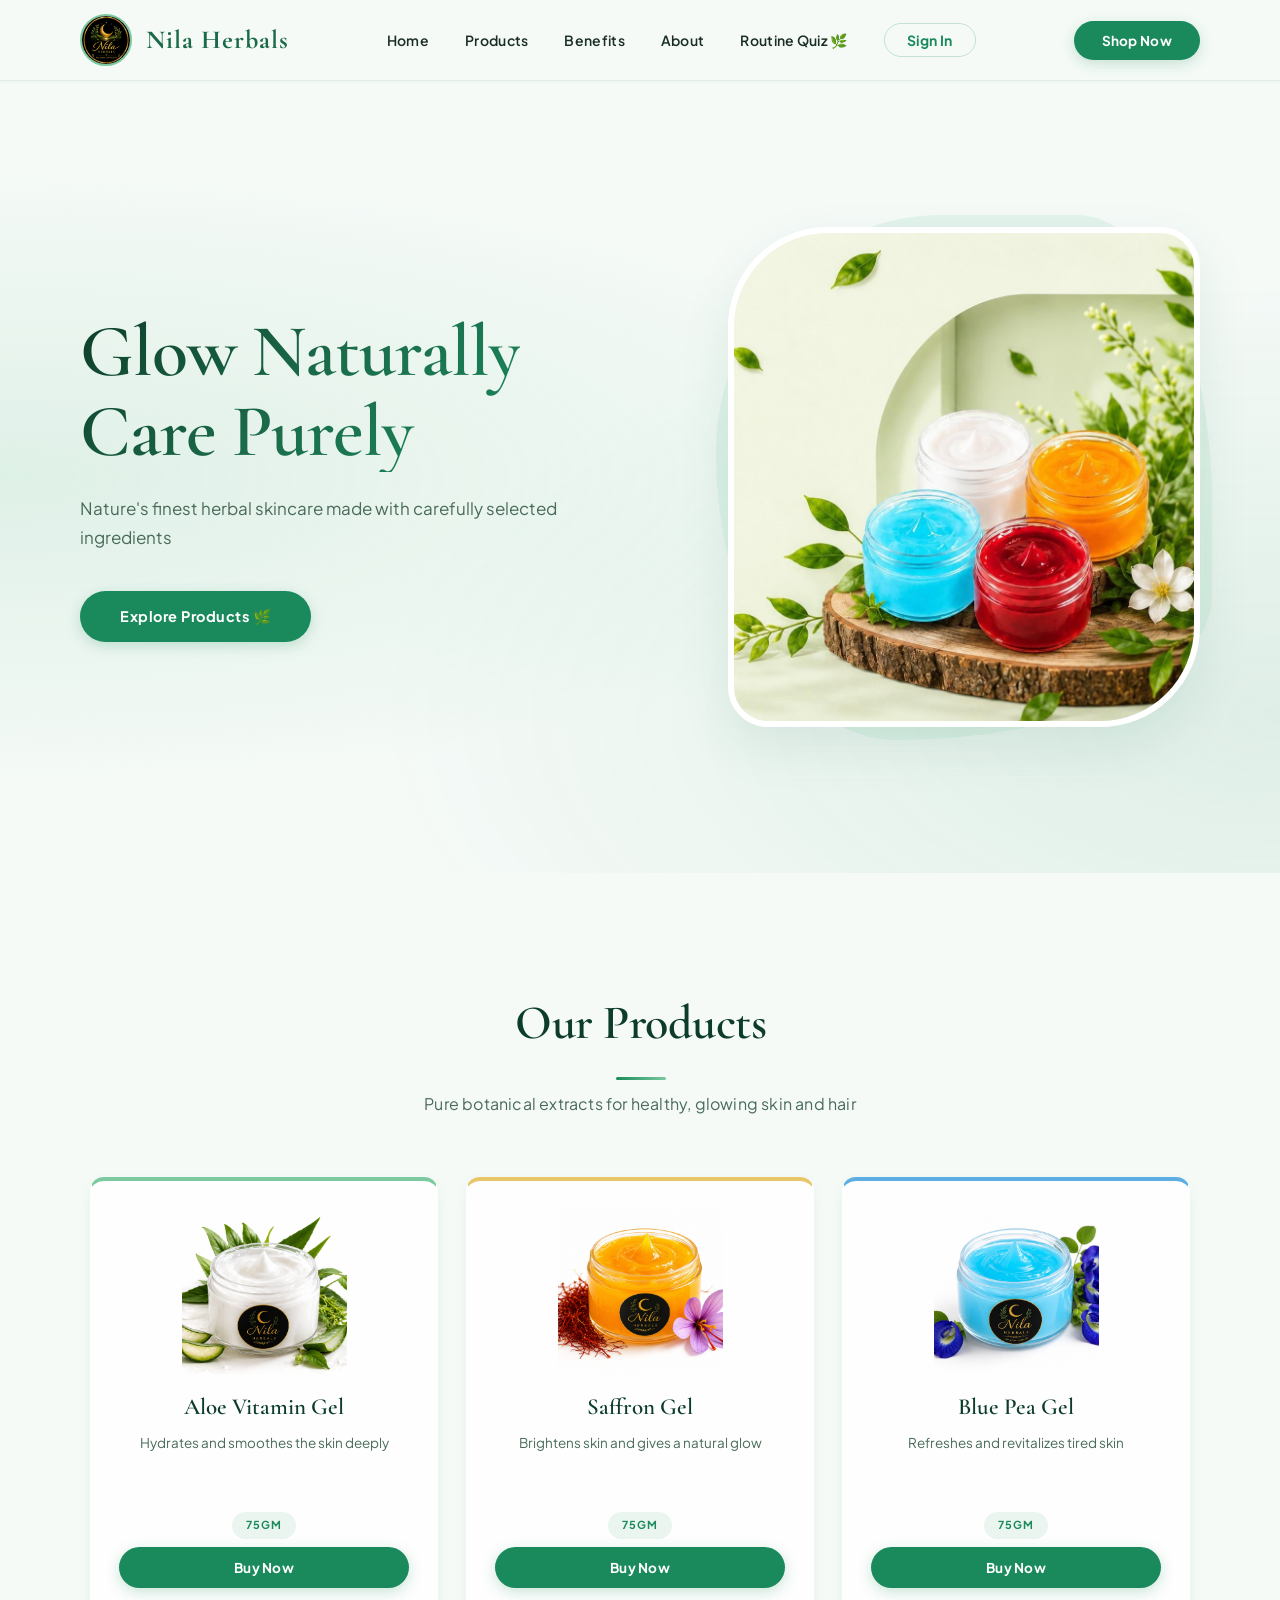
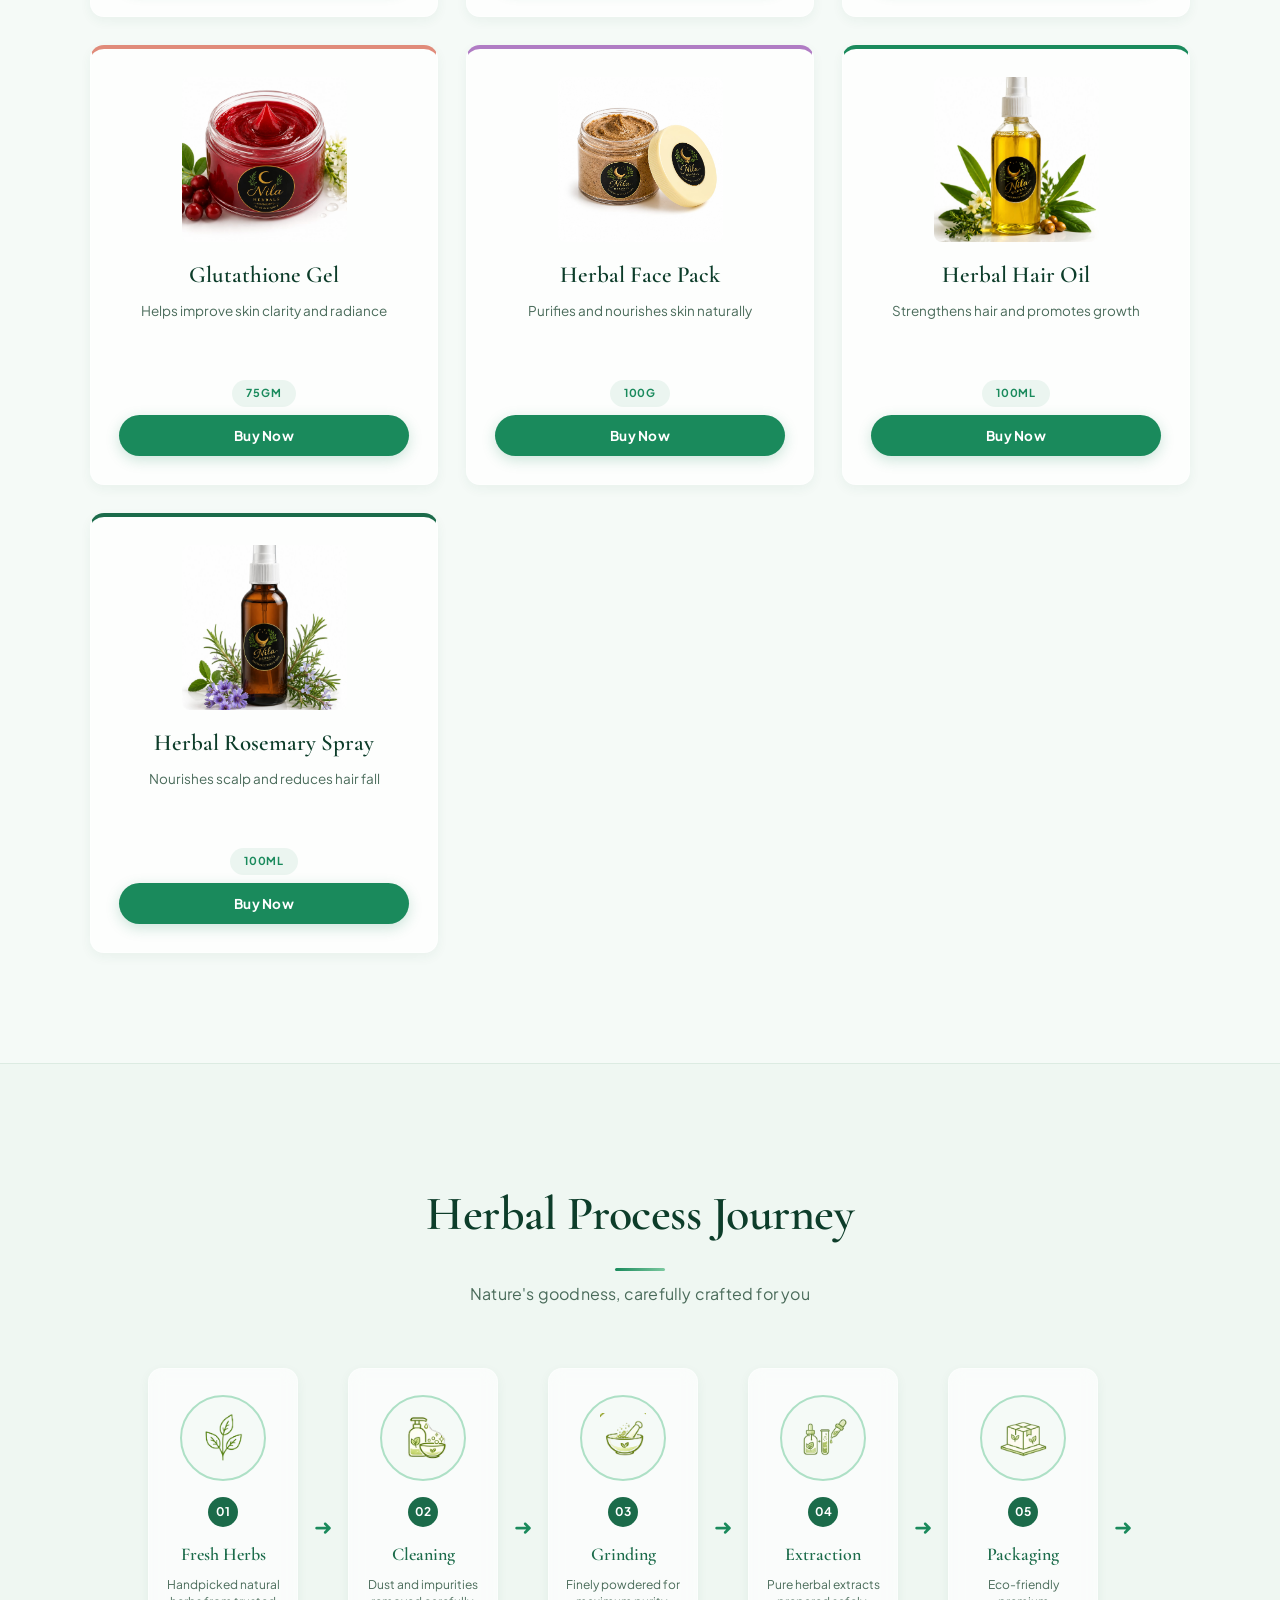
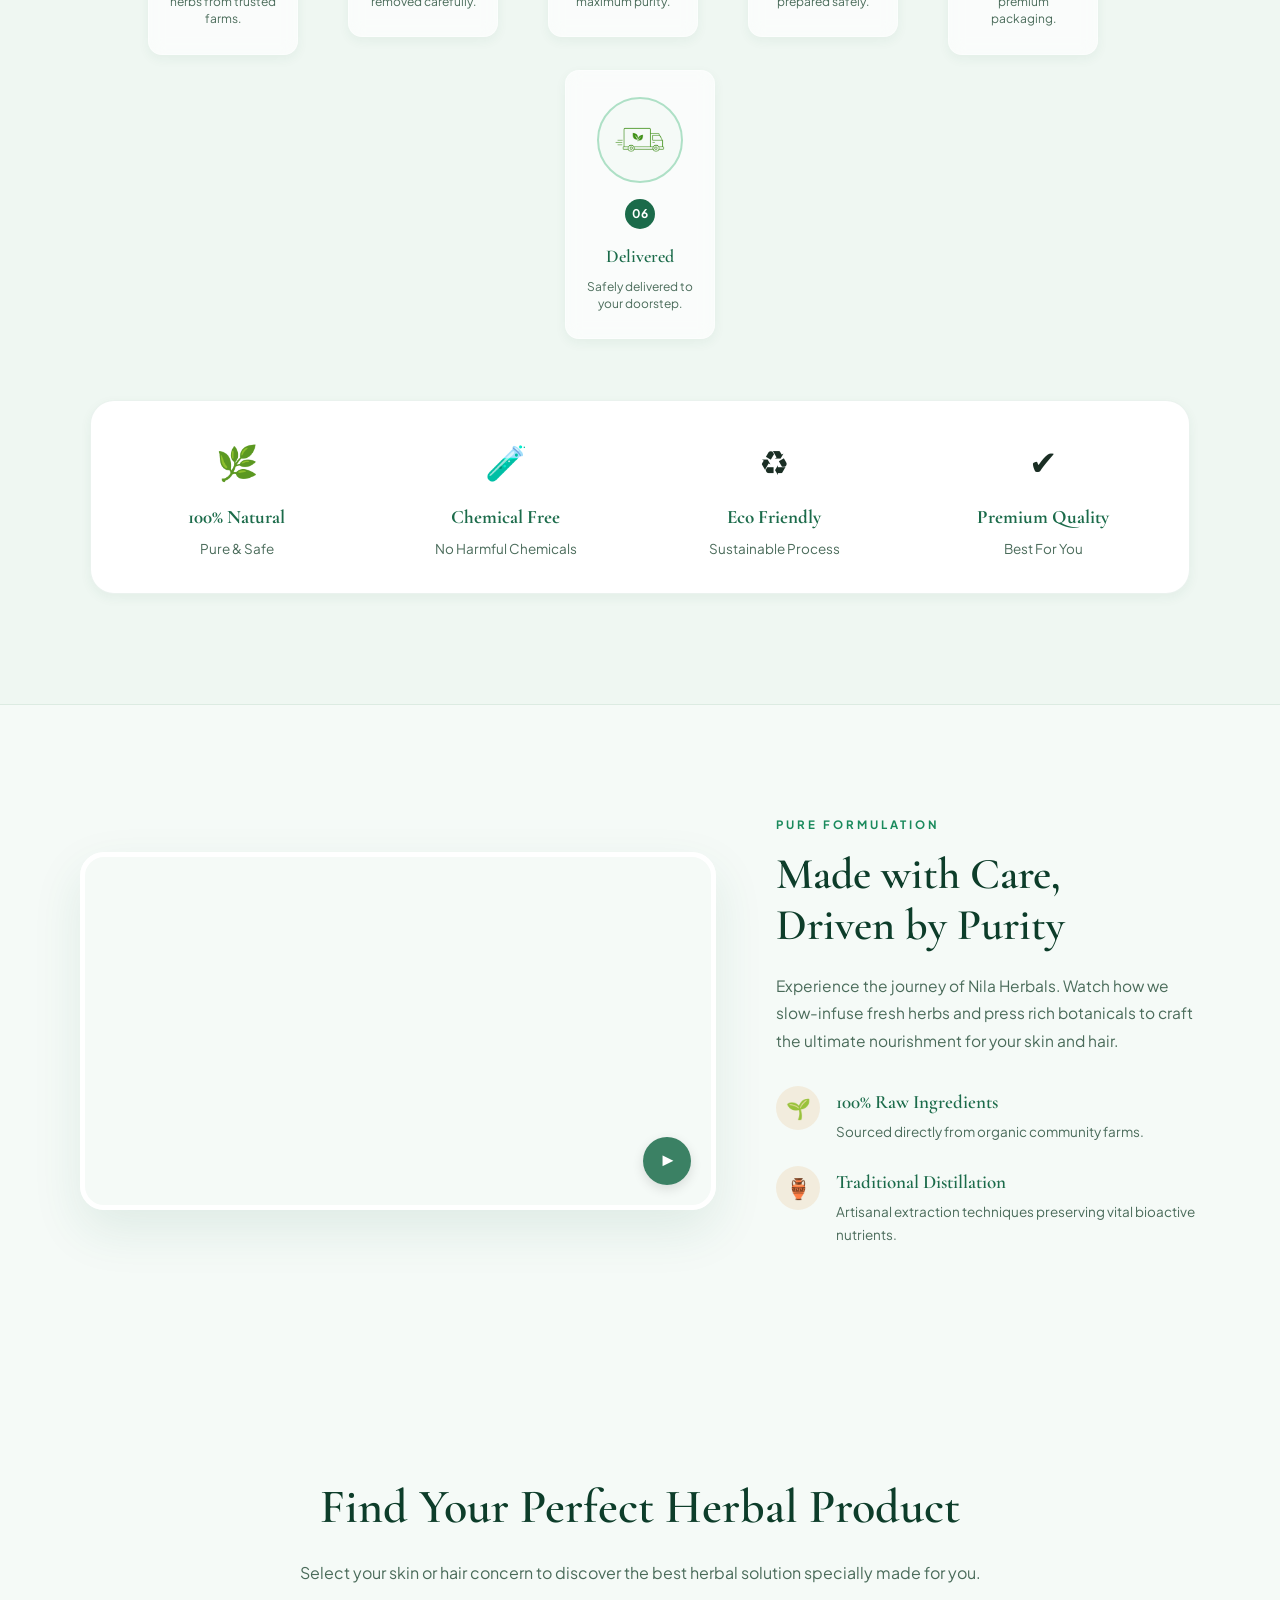
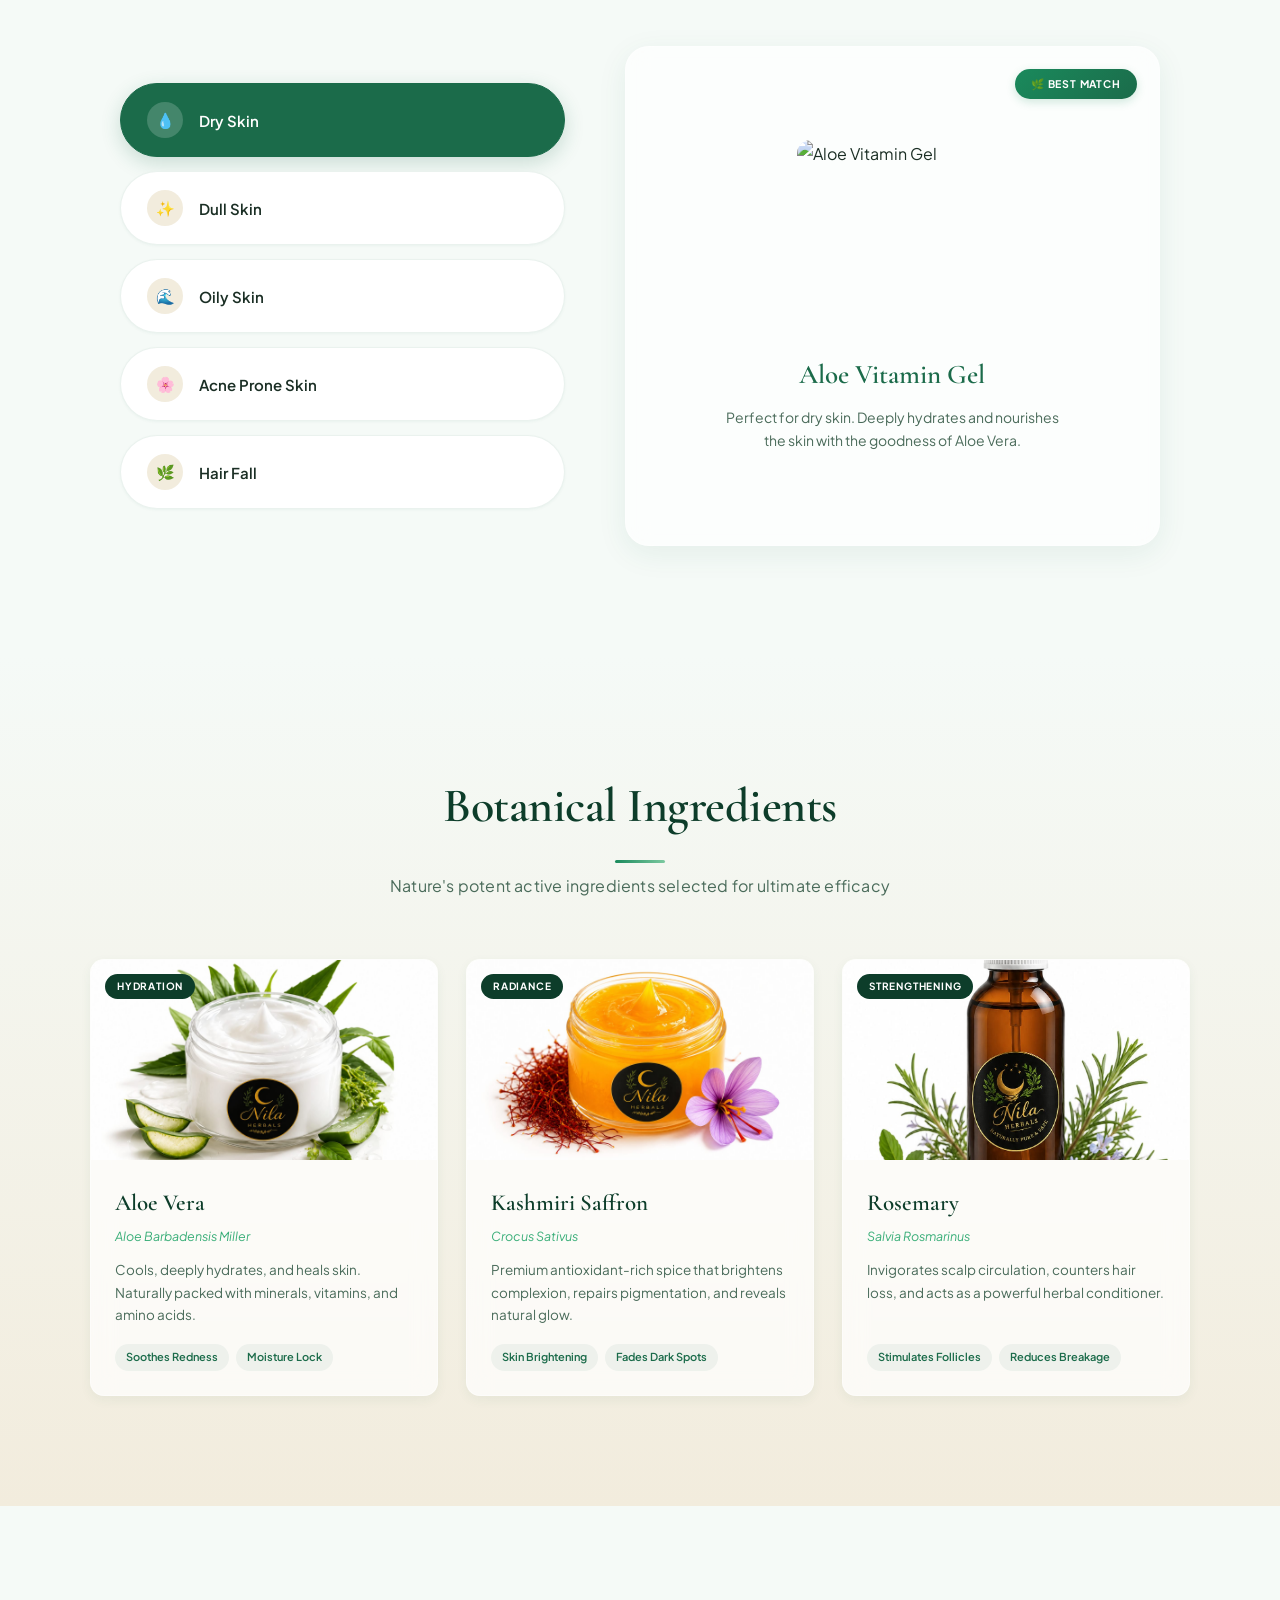
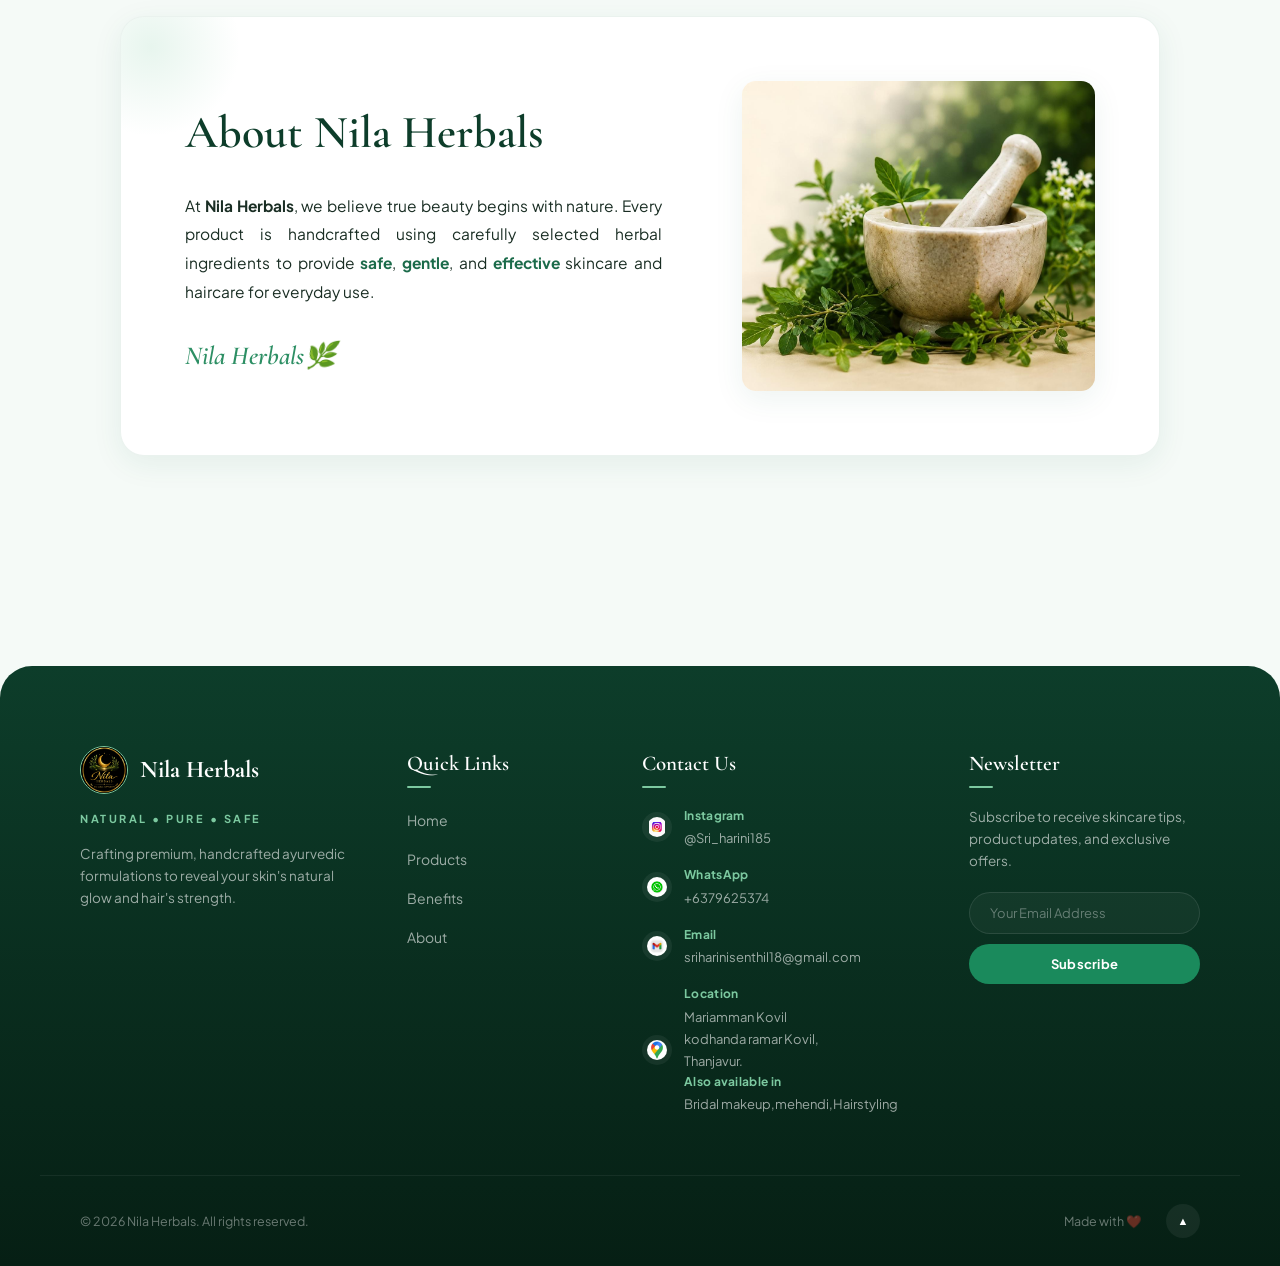
==== nila.html @ 06055242 "Add files via upload" ====
<!DOCTYPE html>
<html lang="en">
    <head>
        <meta charset="UTF-8">
        <meta name="viewport" content="width=device-width, initial-scale=1.0">
        <title>Nila Herbals - Natural, Pure & Safe Skincare</title>
        <link rel="stylesheet" href="nila.css">
    </head>
    <body>
        
        <!-- ================= NAVIGATION ================= -->
        <nav class="navbar">
            <div class="nav-brand">
                <img src="logo img.jpeg" alt="Nila Herbals Logo" id="logo">
                <span class="logo-text">Nila Herbals</span>
            </div>
            <!-- Responsive Menu Toggle -->
            <button class="nav-toggle" id="navToggle" aria-label="Toggle navigation">
                <span class="bar"></span>
                <span class="bar"></span>
                <span class="bar"></span>
            </button>
            <ul class="nav-links" id="navLinks">
                <li><a href="#Home">Home</a></li>
                <li><a href="#Products">Products</a></li>
                <li><a href="#Benefits">Benefits</a></li>
                <li><a href="#About">About</a></li>
                <li><a href="quiz.html">Routine Quiz 🌿</a></li>
                <li><a href="auth.html" class="nav-auth-btn">Sign In</a></li>
            </ul>
            <button id="but" class="shop-btn" onclick="document.getElementById('Products').scrollIntoView({behavior: 'smooth'})">Shop Now</button>
        </nav>

        <!-- ================= HERO SECTION ================= -->
        <section id="Home" class="hero-section animate-on-scroll">
            <div class="hero-container">
                <div class="hero-content">
                    <h1 class="hero-title">Glow Naturally <br>Care Purely</h1>
                    <p class="hero-subtitle">Nature's finest herbal skincare made with carefully selected ingredients</p>
                    <div class="hero-actions">
                        <button id="but2" class="hero-btn" onclick="document.getElementById('Products').scrollIntoView({behavior: 'smooth'})">Explore Products 🌿</button>
                    </div>
                </div>
                <div class="hero-image-container">
                    <img src="bg0.jpeg" alt="Nila Herbals skincare range" class="hero-img">
                </div>
            </div>
        </section>

        <!-- ================= PRODUCTS SECTION ================= -->
        <section id="Products" class="products-section">
            <h2 class="section-title animate-on-scroll">Our Products</h2>
            <p class="section-subtitle animate-on-scroll">Pure botanical extracts for healthy, glowing skin and hair</p>
            <div class="product-container">
                
                <!-- Aloe Gel -->
                <div class="product-card animate-on-scroll">
                    <div class="card-inner">
                        <div class="card aloe-card">
                            <img src="Aloe gel.jpeg" alt="Aloe Vitamin Gel">
                            <h3>Aloe Vitamin Gel</h3>
                            <p class="product-desc">Hydrates and smoothes the skin deeply</p>
                            <span class="product-size">75gm</span>
                            <button class="buy-btn">Buy Now</button>
                        </div>
                        <div class="card-back">
                            <h2>Ingredients</h2>
                            <div class="ingredients">
                                <p>✔️ Aloe Vera Gel</p>
                                <p>✔️ Almond Extract </p>
                                <p>✔️ high essential vitamin oil </p>
                                <p>✔️ rose petals extract </p>
                            </div>
                        </div>
                    </div>
                </div>

                <!-- Saffron Gel -->
                <div class="product-card animate-on-scroll">
                    <div class="card-inner">
                        <div class="card saffron-card">
                            <img src="saffron gel.jpeg" alt="Saffron Gel">
                            <h3>Saffron Gel</h3>
                            <p class="product-desc">Brightens skin and gives a natural glow</p>
                            <span class="product-size">75gm</span>
                            <button class="buy-btn">Buy Now</button>
                        </div>
                        <div class="card-back">
                            <h2>Ingredients</h2>
                            <div class="ingredients">
                                <p>✔️ Aloe Vera Gel</p>
                                <p>✔️ Saffron Strips</p>
                                <p>✔️ saffron extract </p>
                                <p>✔️ Kumkumathi Oil</p>
                            </div>
                        </div>
                    </div>
                </div>

                <!-- Blue Pea Gel -->
                <div class="product-card animate-on-scroll">
                    <div class="card-inner">
                        <div class="card bluepea-card">
                            <img src="blue-pea gel.jpeg" alt="Blue Pea Gel">
                            <h3>Blue Pea Gel</h3>
                            <p class="product-desc">Refreshes and revitalizes tired skin</p>
                            <span class="product-size">75gm</span>
                            <button class="buy-btn">Buy Now</button>
                        </div>
                        <div class="card-back">
                            <h2>Ingredients</h2>
                            <div class="ingredients">
                                <p>✔️ Blue Pea Flower</p>
                                <p>✔️ Aloe Vera Gel</p>
                                <p>✔️ Vitamin oil</p>
                                <p>✔️ Essential Oil</p>
                            </div>
                        </div>
                    </div>
                </div>

                <!-- Glutathione Gel -->
                <div class="product-card animate-on-scroll">
                    <div class="card-inner">
                        <div class="card glutathione-card">
                            <img src="glutathione.jpeg" alt="Glutathione Gel">
                            <h3>Glutathione Gel</h3>
                            <p class="product-desc">Helps improve skin clarity and radiance</p>
                            <span class="product-size">75gm</span>
                            <button class="buy-btn">Buy Now</button>
                        </div>
                        <div class="card-back">
                            <h2>Ingredients</h2>
                            <div class="ingredients">
                                <p>✔️ Glutathione</p>
                                <p>✔️ Aloe Vera Gel</p>
                                <p>✔️ almond extract </p>
                                <p>✔️ rose petal extract</p>
                            </div>
                        </div>
                    </div>
                </div>

                <!-- Face Pack -->
                <div class="product-card animate-on-scroll">
                    <div class="card-inner">
                        <div class="card facepack-card">
                            <img src="pack2.jpeg" alt="Herbal Face Pack">
                            <h3>Herbal Face Pack</h3>
                            <p class="product-desc">Purifies and nourishes skin naturally</p>
                            <span class="product-size">100g</span>
                            <button class="buy-btn">Buy Now</button>
                        </div>
                        <div class="card-back">
                            <h2>Ingredients</h2>
                            <div class="ingredients">
                                <p>✔️ green gram</p>
                                <p>✔️ kadukai</p>
                                <p>✔️ Sandalwood Powder</p>
                                <p>✔️ Turmeric</p>
                                <p>✔️ Almonds</p>
                                <p>✔️ Vetti ver</p>
                                <p>✔️ saffron</p>
                                <p>✔️ Rose Petal Powder etc</p>
                            </div>
                        </div>
                    </div>
                </div>

                <!-- Hair Oil -->
                <div class="product-card animate-on-scroll">
                    <div class="card-inner">
                        <div class="card oil-card">
                            <img src="oil.jpeg" alt="Herbal Hair Oil">
                            <h3>Herbal Hair Oil</h3>
                            <p class="product-desc">Strengthens hair and promotes growth</p>
                            <span class="product-size">100ml</span>
                            <button class="buy-btn">Buy Now</button>
                        </div>
                        <div class="card-back">
                            <h2>Ingredients</h2>
                            <div class="ingredients">
                                <p>✔️ Coconut Oil</p>
                                <p>✔️ curry leaves</p>
                                <p>✔️ Rosemary</p>
                                <p>✔️ henna</p>
                                <p>✔️ amla</p>
                                <p>✔️ karisilankanni</p>
                                <p>✔️ vitamin Oil</p>
                            </div>
                        </div>
                    </div>
                </div>

                <!-- Hair Spray -->
                <div class="product-card animate-on-scroll">
                    <div class="card-inner">
                        <div class="card spray-card">
                            <img src="spray.jpeg" alt="Herbal Rosemary Hair Spray">
                            <h3>Herbal Rosemary Spray</h3>
                            <p class="product-desc">Nourishes scalp and reduces hair fall</p>
                            <span class="product-size">100ml</span>
                            <button class="buy-btn">Buy Now</button>
                        </div>
                        <div class="card-back">
                            <h2>Ingredients</h2>
                            <div class="ingredients">
                                <p>✔️ Rosemary Extract</p>
                                <p>✔️ Fenugreek</p>
                                <p>✔️ curry leaves</p>
                                <p>✔️ Vitamin </p>
                            </div>
                        </div>
                    </div>
                </div>

            </div>
        </section>

        <!-- ================= HERBAL PROCESS JOURNEY ================= -->
        <section id="Benefits" class="process-section">
            <h2 class="section-title animate-on-scroll">Herbal Process Journey</h2>
            <p class="section-subtitle animate-on-scroll">Nature's goodness, carefully crafted for you</p>

            <div class="process-container">
                <!-- Step 1 -->
                <div class="process-step animate-on-scroll">
                    <div class="process-circle">
                        <img src="leaf new.png" alt="Fresh Herbs">
                    </div>
                    <div class="number">01</div>
                    <h3>Fresh Herbs</h3>
                    <p>Handpicked natural herbs from trusted farms.</p>
                </div>

                <div class="arrow animate-on-scroll">➜</div>

                <!-- Step 2 -->
                <div class="process-step animate-on-scroll">
                    <div class="process-circle">
                        <img src="cleaning2.png" alt="Cleaning">
                    </div>
                    <div class="number">02</div>
                    <h3>Cleaning</h3>
                    <p>Dust and impurities removed carefully.</p>
                </div>

                <div class="arrow animate-on-scroll">➜</div>

                <!-- Step 3 -->
                <div class="process-step animate-on-scroll">
                    <div class="process-circle">
                        <img src="grinding2.png" alt="Grinding">
                    </div>
                    <div class="number">03</div>
                    <h3>Grinding</h3>
                    <p>Finely powdered for maximum purity.</p>
                </div>

                <div class="arrow animate-on-scroll">➜</div>

                <!-- Step 4 -->
                <div class="process-step animate-on-scroll">
                    <div class="process-circle">
                        <img src="extract 2.png" alt="Extraction">
                    </div>
                    <div class="number">04</div>
                    <h3>Extraction</h3>
                    <p>Pure herbal extracts prepared safely.</p>
                </div>

                <div class="arrow animate-on-scroll">➜</div>

                <!-- Step 5 -->
                <div class="process-step animate-on-scroll">
                    <div class="process-circle">
                        <img src="package 4.png" alt="Packaging">
                    </div>
                    <div class="number">05</div>
                    <h3>Packaging</h3>
                    <p>Eco-friendly premium packaging.</p>
                </div>

                <div class="arrow animate-on-scroll">➜</div>

                <!-- Step 6 -->
                <div class="process-step animate-on-scroll">
                    <div class="process-circle">
                        <img src="delivery4.png" alt="Delivery">
                    </div>
                    <div class="number">06</div>
                    <h3>Delivered</h3>
                    <p>Safely delivered to your doorstep.</p>
                </div>
            </div>

            <!-- Features -->
            <div class="features animate-on-scroll">
                <div class="feature">
                    <span class="feature-icon">🌿</span>
                    <h4>100% Natural</h4>
                    <p>Pure & Safe</p>
                </div>
                <div class="feature">
                    <span class="feature-icon">🧪</span>
                    <h4>Chemical Free</h4>
                    <p>No Harmful Chemicals</p>
                </div>
                <div class="feature">
                    <span class="feature-icon">♻</span>
                    <h4>Eco Friendly</h4>
                    <p>Sustainable Process</p>
                </div>
                <div class="feature">
                    <span class="feature-icon">✔</span>
                    <h4>Premium Quality</h4>
                    <p>Best For You</p>
                </div>
            </div>
        </section>

        <!-- ================= VIDEO SHOWCASE SECTION ================= -->
        <section class="showcase-section">
            <div class="showcase-container">
                <div class="showcase-video-wrapper animate-on-scroll">
                    <video id="promoVideo" loop muted playsinline>
                        <source src="video og.mp4" type="video/mp4">
                        Your browser does not support the video tag.
                    </video>
                    <div id="videoPlayBtn" class="video-overlay-btn">▶</div>
                </div>
                <div class="showcase-content animate-on-scroll">
                    <span class="section-tag">Pure Formulation</span>
                    <h2 class="section-title-left">Made with Care, <br>Driven by Purity</h2>
                    <p class="showcase-text">Experience the journey of Nila Herbals. Watch how we slow-infuse fresh herbs and press rich botanicals to craft the ultimate nourishment for your skin and hair.</p>
                    <div class="showcase-features">
                        <div class="sc-feat animate-on-scroll">
                            <div class="sc-icon">🌱</div>
                            <div>
                                <h4>100% Raw Ingredients</h4>
                                <p>Sourced directly from organic community farms.</p>
                            </div>
                        </div>
                        <div class="sc-feat animate-on-scroll">
                            <div class="sc-icon">🏺</div>
                            <div>
                                <h4>Traditional Distillation</h4>
                                <p>Artisanal extraction techniques preserving vital bioactive nutrients.</p>
                            </div>
                        </div>
                    </div>
                </div>
            </div>
        </section>

        <!-- ================= RECOMMENDATION SECTION ================= -->
        <section class="recommendation">
            <div class="recommend-heading animate-on-scroll">
                <h2>Find Your Perfect Herbal Product</h2>
                <p>Select your skin or hair concern to discover the best herbal solution specially made for you.</p>
            </div>

            <div class="recommend-container">
                <!-- Left Side: Concerns -->
                <div class="options animate-on-scroll">
                    <button class="active" onclick="showProduct('aloe', this)">
                        <span class="icon">💧</span>
                        Dry Skin
                    </button>
                    <button onclick="showProduct('saffron', this)">
                        <span class="icon">✨</span>
                        Dull Skin
                    </button>
                    <button onclick="showProduct('bluepea', this)">
                        <span class="icon">🌊</span>
                        Oily Skin
                    </button>
                    <button onclick="showProduct('glutathione', this)">
                        <span class="icon">🌸</span>
                        Acne Prone Skin
                    </button>
                    <button onclick="showProduct('hairoil', this)">
                        <span class="icon">🌿</span>
                        Hair Fall
                    </button>
                </div>

                <!-- Right Side: Recommended Product Details -->
                <div class="result animate-on-scroll">
                    <!-- Aloe -->
                    <div class="product aloe active">
                        <div class="badge">🌿 Best Match</div>
                        <img src="images/Aloe gel.jpeg" alt="Aloe Vitamin Gel">
                        <h3>Aloe Vitamin Gel</h3>
                        <p>Perfect for dry skin. Deeply hydrates and nourishes the skin with the goodness of Aloe Vera.</p>
                    </div>

                    <!-- Saffron -->
                    <div class="product saffron">
                        <div class="badge">🌿 Best Match</div>
                        <img src="images/saffron gel.jpeg" alt="Saffron Gel">
                        <h3>Saffron Gel</h3>
                        <p>Brightens dull skin naturally and restores a healthy glowing complexion.</p>
                    </div>

                    <!-- Blue Pea -->
                    <div class="product bluepea">
                        <div class="badge">🌿 Best Match</div>
                        <img src="images/blue-pea gel.jpeg" alt="Blue Pea Gel">
                        <h3>Blue Pea Gel</h3>
                        <p>Controls excess oil while keeping the skin fresh, soft and balanced.</p>
                    </div>

                    <!-- Glutathione -->
                    <div class="product glutathione">
                        <div class="badge">🌿 Best Match</div>
                        <img src="images/glutathione.jpeg" alt="Glutathione Gel">
                        <h3>Glutathione Gel</h3>
                        <p>Helps reduce acne marks, improves skin clarity and smoothness.</p>
                    </div>

                    <!-- Hair Oil -->
                    <div class="product hairoil">
                        <div class="badge">🌿 Best Match</div>
                        <img src="images/oil.jpeg" alt="Herbal Hair Oil">
                        <h3>Herbal Hair Oil</h3>
                        <p>Strengthens hair roots, reduces hair fall and promotes healthy growth.</p>
                    </div>
                </div>
            </div>
        </section>

        <!-- ================= BOTANICAL INGREDIENTS SECTION ================= -->
        <section class="ingredients-section">
            <h2 class="section-title animate-on-scroll">Botanical Ingredients</h2>
            <p class="section-subtitle animate-on-scroll">Nature's potent active ingredients selected for ultimate efficacy</p>
            <div class="ingredients-grid">
                <!-- Aloe Vera -->
                <div class="ingredient-card animate-on-scroll">
                    <div class="ing-img-wrap">
                        <img src="Aloe gel.jpeg" alt="Aloe Vera">
                        <span class="ing-badge">Hydration</span>
                    </div>
                    <div class="ing-info">
                        <h3>Aloe Vera</h3>
                        <span class="ing-scientific">Aloe Barbadensis Miller</span>
                        <p class="ing-desc">Cools, deeply hydrates, and heals skin. Naturally packed with minerals, vitamins, and amino acids.</p>
                        <div class="ing-benefit-tags">
                            <span>Soothes Redness</span>
                            <span>Moisture Lock</span>
                        </div>
                    </div>
                </div>
                <!-- Saffron -->
                <div class="ingredient-card animate-on-scroll">
                    <div class="ing-img-wrap">
                        <img src="saffron gel.jpeg" alt="Saffron">
                        <span class="ing-badge">Radiance</span>
                    </div>
                    <div class="ing-info">
                        <h3>Kashmiri Saffron</h3>
                        <span class="ing-scientific">Crocus Sativus</span>
                        <p class="ing-desc">Premium antioxidant-rich spice that brightens complexion, repairs pigmentation, and reveals natural glow.</p>
                        <div class="ing-benefit-tags">
                            <span>Skin Brightening</span>
                            <span>Fades Dark Spots</span>
                        </div>
                    </div>
                </div>
                <!-- Rosemary -->
                <div class="ingredient-card animate-on-scroll">
                    <div class="ing-img-wrap">
                        <img src="spray.jpeg" alt="Rosemary">
                        <span class="ing-badge">Strengthening</span>
                    </div>
                    <div class="ing-info">
                        <h3>Rosemary</h3>
                        <span class="ing-scientific">Salvia Rosmarinus</span>
                        <p class="ing-desc">Invigorates scalp circulation, counters hair loss, and acts as a powerful herbal conditioner.</p>
                        <div class="ing-benefit-tags">
                            <span>Stimulates Follicles</span>
                            <span>Reduces Breakage</span>
                        </div>
                    </div>
                </div>
            </div>
        </section>

        <!-- ================= ABOUT NILA HERBALS ================= -->
        <section id="About" class="about">
            <div class="about-container animate-on-scroll">
                <div class="about-content">
                    <h2>About Nila Herbals</h2>
                    <p>
                        At <b>Nila Herbals</b>, we believe true beauty begins with nature. 
                        Every product is handcrafted using carefully selected herbal 
                        ingredients to provide <span>safe</span>, <span>gentle</span>, and 
                        <span>effective</span> skincare and haircare for everyday use.
                    </p>
                    <div class="signature">
                        <h3>Nila Herbals🌿</h3>
                    </div>
                </div>
                <div class="about-image">
                    <img src="kodakal.jpeg" alt="About Nila Herbals preparation">
                </div>
            </div>
        </section>

        <!-- ================= CONTACT / FOOTER ================= -->
        <footer class="footer">
            <div class="footer-top">
                <!-- Brand details -->
                <div class="footer-brand animate-on-scroll">
                    <div class="brand-title-wrap">
                        <img src="logo img.jpeg" alt="Nila Herbals Logo" class="footer-logo">
                        <h3>Nila Herbals</h3>
                    </div>
                    <p class="footer-tagline">Natural • Pure • Safe</p>
                    <p class="footer-desc">Crafting premium, handcrafted ayurvedic formulations to reveal your skin's natural glow and hair's strength.</p>
                </div>

                <!-- Quick links -->
                <div class="footer-links animate-on-scroll">
                    <h4>Quick Links</h4>
                    <ul>
                        <li><a href="#Home">Home</a></li>
                        <li><a href="#Products">Products</a></li>
                        <li><a href="#Benefits">Benefits</a></li>
                        <li><a href="#About">About</a></li>
                    </ul>
                </div>

                <!-- Contact details -->
                <div class="footer-contact animate-on-scroll">
                    <h4>Contact Us</h4>
                    <div class="contact-grid">
                        <div class="contact-item">
                            <img src="insta.jpeg" alt="Instagram logo" class="contact-icon">
                            <div>
                                <h5>Instagram</h5>
                                <p><a href="https://instagram.com/nila.herbals" target="_blank">@Sri_harini185</a></p>
                            </div>
                        </div>
                        <div class="contact-item">
                            <img src="whatsapp.jpeg" alt="WhatsApp logo" class="contact-icon">
                            <div>
                                <h5>WhatsApp</h5>
                                <p><a href="https://wa.me/919876543210" target="_blank">+6379625374</a></p>
                            </div>
                        </div>
                        <div class="contact-item">
                            <img src="email.jpeg" alt="Email logo" class="contact-icon">
                            <div>
                                <h5>Email</h5>
                                <p><a href="mailto:hello@nilaherbals.com">sriharinisenthil18@gmail.com</a></p>
                            </div>
                        </div>
                        <div class="contact-item">
                            <img src="location.jpeg" alt="Location logo" class="contact-icon">
                            <div>
                                <h5>Location</h5>
                                <p>Mariamman Kovil</p>
                                <p> kodhanda ramar Kovil,</p>
                                <p>Thanjavur.</p>
                                <h5>Also available in</h5>
                                <p>Bridal makeup,mehendi,Hairstyling</p>
                            </div>
                        </div>
                    </div>
                </div>

                <!-- Newsletter -->
                <div class="footer-newsletter animate-on-scroll">
                    <h4>Newsletter</h4>
                    <p>Subscribe to receive skincare tips, product updates, and exclusive offers.</p>
                    <form class="newsletter-form" onsubmit="event.preventDefault(); alert('Thank you for subscribing!');">
                        <input type="email" placeholder="Your Email Address" required>
                        <button type="submit">Subscribe</button>
                    </form>
                </div>
            </div>

            <!-- Divider -->
            <div class="footer-divider"></div>

            <!-- Bottom footer -->
            <div class="footer-bottom">
                <p>&copy; 2026 Nila Herbals. All rights reserved.</p>
                <div class="footer-bottom-right">
                    <span>Made with ❤️</span>
                    <button class="back-to-top" onclick="window.scrollTo({top: 0, behavior: 'smooth'})">▲</button>
                </div>
            </div>
        </footer>

        <script src="script.js"></script>
    </body>
</html>
---- nila.css ----
@import url('https://fonts.googleapis.com/css2?family=Cormorant+Garamond:ital,wght@0,300;0,400;0,500;0,600;0,700;1,400&family=Plus+Jakarta+Sans:wght@300;400;500;600;700&display=swap');

:root {
    /* ─── 🌿 Emerald Botanical Green Palette ─── */
    --primary: #1B6B4A;            /* Deep Emerald */
    --primary-light: #2D8F64;      /* Fresh Emerald */
    --primary-dark: #0D3D2A;       /* Dark Forest */
    --secondary: #7CC9A0;          /* Soft Mint */
    --secondary-light: #AEE0C6;    /* Pale Mint */
    --accent: #F2ECDD;             /* Warm Cream */
    --accent-dark: #E4DCCB;        /* Deeper Cream */
    --btn-color: #1A8A5C;          /* Vivid Green */
    --btn-hover: #126B45;          /* Deep Green */
    --btn-light: #3AAE78;          /* Light Green */
    --text-color: #1A2E24;         /* Dark Forest Text */
    --text-muted: #4A6B5A;         /* Muted Green */
    --text-light: #7A9A8A;         /* Faded Sage */
    --bg: #F5FAF7;                 /* Fresh Mint White */
    --bg-card: #FFFFFF;
    --bg-warm: #EFF7F2;            /* Soft Mint Tint */
    --border: rgba(27, 107, 74, 0.09);
    --border-accent: rgba(26, 138, 92, 0.10);

    /* ─── Typography ─── */
    --font-heading: 'Cormorant Garamond', Georgia, serif;
    --font-body: 'Plus Jakarta Sans', sans-serif;

    /* ─── Refined Shadow System (Green-Toned) ─── */
    --shadow-xs: 0 1px 3px rgba(27, 107, 74, 0.05);
    --shadow-sm: 0 4px 12px rgba(27, 107, 74, 0.06);
    --shadow-md: 0 8px 30px rgba(27, 107, 74, 0.08);
    --shadow-lg: 0 20px 50px rgba(27, 107, 74, 0.10);
    --shadow-hover: 0 12px 35px rgba(26, 138, 92, 0.15);
    --shadow-btn: 0 4px 14px rgba(26, 138, 92, 0.22);

    /* ─── Radii ─── */
    --radius-sm: 8px;
    --radius-md: 14px;
    --radius-lg: 24px;
    --radius-xl: 32px;
}

/* ═══════════════════ RESET & BASE ═══════════════════ */
* {
    margin: 0;
    padding: 0;
    box-sizing: border-box;
}

html {
    scroll-behavior: smooth;
    overflow-x: hidden;
}

body {
    background-color: var(--bg);
    font-family: var(--font-body);
    color: var(--text-color);
    overflow-x: hidden;
    line-height: 1.7;
    -webkit-font-smoothing: antialiased;
    -moz-osx-font-smoothing: grayscale;
}


/* ═══════════════════ SCROLL REVEAL ═══════════════════ */
.animate-on-scroll {
    opacity: 0;
    transform: translateY(28px);
    transition: opacity 0.9s cubic-bezier(0.22, 1, 0.36, 1),
                transform 0.9s cubic-bezier(0.22, 1, 0.36, 1);
    will-change: opacity, transform;
}

.animate-on-scroll.revealed {
    opacity: 1;
    transform: translateY(0);
}


/* ═══════════════════ LEAF PARTICLES ═══════════════════ */
.falling-leaf {
    position: fixed;
    top: -35px;
    z-index: 1;
    pointer-events: none;
    user-select: none;
    animation-name: fallAndSway;
    animation-timing-function: linear;
    animation-iteration-count: 1;
    animation-fill-mode: forwards;
}

@keyframes fallAndSway {
    0% {
        top: -35px;
        transform: translateX(0) rotate(0deg);
        opacity: 0;
    }
    10% { opacity: var(--leaf-opacity, 0.35); }
    90% { opacity: var(--leaf-opacity, 0.35); }
    100% {
        top: 105vh;
        transform: translateX(var(--leaf-sway, 60px)) rotate(var(--leaf-rotate, 360deg));
        opacity: 0;
    }
}


/* ═══════════════════ NAVIGATION ═══════════════════ */
.navbar {
    display: flex;
    justify-content: space-between;
    align-items: center;
    background-color: rgba(245, 250, 247, 0.92);
    backdrop-filter: blur(20px);
    -webkit-backdrop-filter: blur(20px);
    padding: 14px 80px;
    border-bottom: 1px solid rgba(27, 107, 74, 0.08);
    box-shadow: var(--shadow-xs);
    position: sticky;
    top: 0;
    z-index: 1000;
    transition: all 0.4s cubic-bezier(0.22, 1, 0.36, 1);
}

.nav-brand {
    display: flex;
    align-items: center;
    gap: 14px;
}

#logo {
    width: 52px;
    height: 52px;
    border-radius: 50%;
    border: 2px solid var(--secondary);
    object-fit: cover;
    transition: transform 0.4s ease, border-color 0.4s ease;
}

#logo:hover {
    transform: scale(1.06);
    border-color: var(--btn-color);
}

.logo-text {
    font-family: var(--font-heading);
    font-size: 26px;
    font-weight: 700;
    color: var(--primary);
    letter-spacing: 1px;
}

.nav-links {
    display: flex;
    align-items: center;
    list-style: none;
    gap: 36px;
}

.nav-links a {
    text-decoration: none;
    color: var(--text-color);
    font-weight: 600;
    font-size: 14px;
    letter-spacing: 0.3px;
    position: relative;
    padding: 6px 0;
    transition: color 0.3s ease;
}

.nav-links a::after {
    content: '';
    position: absolute;
    bottom: 0;
    left: 0;
    width: 0;
    height: 2px;
    background-color: var(--btn-color);
    transition: width 0.35s cubic-bezier(0.22, 1, 0.36, 1);
}

.nav-links a:hover {
    color: var(--primary);
}

.nav-links a:hover::after {
    width: 100%;
}

.nav-auth-btn {
    color: var(--btn-color) !important;
    font-weight: 700 !important;
    border: 1.5px solid rgba(26, 138, 92, 0.22);
    padding: 7px 22px !important;
    border-radius: 24px;
    transition: all 0.3s ease !important;
    background: transparent;
}

.nav-auth-btn:hover {
    background: var(--btn-color);
    color: white !important;
    border-color: var(--btn-color);
}

.shop-btn {
    background: var(--btn-color);
    color: white;
    border: none;
    padding: 11px 28px;
    border-radius: 30px;
    cursor: pointer;
    font-family: var(--font-body);
    font-weight: 700;
    font-size: 13.5px;
    letter-spacing: 0.3px;
    box-shadow: var(--shadow-btn);
    transition: all 0.35s ease;
}

.shop-btn:hover {
    background: var(--btn-hover);
    transform: translateY(-2px);
    box-shadow: 0 6px 20px rgba(26, 138, 92, 0.25);
}

/* Hamburger Toggle */
.nav-toggle {
    display: none;
    flex-direction: column;
    justify-content: space-between;
    width: 24px;
    height: 17px;
    background: transparent;
    border: none;
    cursor: pointer;
    padding: 0;
    z-index: 1001;
}

.nav-toggle .bar {
    width: 100%;
    height: 2px;
    background-color: var(--text-color);
    border-radius: 2px;
    transition: all 0.3s cubic-bezier(0.22, 1, 0.36, 1);
}

.nav-toggle.active .bar:nth-child(1) {
    transform: translateY(7.5px) rotate(45deg);
}
.nav-toggle.active .bar:nth-child(2) {
    opacity: 0;
}
.nav-toggle.active .bar:nth-child(3) {
    transform: translateY(-7.5px) rotate(-45deg);
}


/* ═══════════════════ HERO SECTION ═══════════════════ */
.hero-section {
    min-height: 88vh;
    display: flex;
    align-items: center;
    padding: 50px 80px;
    position: relative;
    overflow: hidden;
    background:
        radial-gradient(ellipse at 0% 50%, rgba(124, 201, 160, 0.18) 0%, transparent 55%),
        radial-gradient(ellipse at 100% 80%, rgba(26, 138, 92, 0.10) 0%, transparent 50%);
}

.hero-container {
    max-width: 1200px;
    margin: 0 auto;
    display: grid;
    grid-template-columns: 1.1fr 0.9fr;
    gap: 70px;
    align-items: center;
    width: 100%;
}

.hero-content {
    display: flex;
    flex-direction: column;
    align-items: flex-start;
    position: relative;
    z-index: 2;
}

.hero-title {
    font-family: var(--font-heading);
    font-size: 74px;
    line-height: 1.08;
    font-weight: 600;
    color: var(--primary-dark);
    margin-bottom: 22px;
    letter-spacing: -1px;
    background: linear-gradient(135deg, var(--primary-dark) 0%, var(--primary) 50%, var(--btn-color) 100%);
    -webkit-background-clip: text;
    -webkit-text-fill-color: transparent;
    background-clip: text;
}

.hero-subtitle {
    font-size: 17px;
    color: var(--text-muted);
    margin-bottom: 38px;
    max-width: 480px;
    line-height: 1.75;
}

.hero-btn {
    background: var(--btn-color);
    color: white;
    border: none;
    padding: 16px 40px;
    border-radius: 50px;
    cursor: pointer;
    font-family: var(--font-body);
    font-weight: 700;
    font-size: 14.5px;
    letter-spacing: 0.5px;
    box-shadow: var(--shadow-btn);
    transition: all 0.4s cubic-bezier(0.22, 1, 0.36, 1);
}

.hero-btn:hover {
    background: var(--btn-hover);
    transform: translateY(-3px);
    box-shadow: 0 8px 25px rgba(26, 138, 92, 0.28);
}

.hero-image-container {
    display: flex;
    justify-content: center;
    align-items: center;
    position: relative;
    z-index: 2;
}

.hero-image-container::before {
    content: '';
    position: absolute;
    width: 105%;
    height: 105%;
    border-radius: 50% 30% 70% 40% / 50% 60% 30% 60%;
    background: rgba(124, 201, 160, 0.14);
    z-index: -1;
    animation: blobAnimation 14s ease-in-out infinite alternate;
}

.hero-img {
    width: 100%;
    height: 500px;
    object-fit: cover;
    border-radius: 100px 40px 100px 40px;
    box-shadow: var(--shadow-lg);
    border: 6px solid white;
    transition: transform 0.6s cubic-bezier(0.22, 1, 0.36, 1);
}

.hero-img:hover {
    transform: scale(1.02) rotate(0.3deg);
}

@keyframes blobAnimation {
    0%   { border-radius: 50% 30% 70% 40% / 50% 60% 30% 60%; }
    100% { border-radius: 40% 60% 40% 60% / 60% 40% 60% 40%; }
}


/* ═══════════════════ PRODUCTS SECTION ═══════════════════ */
.products-section {
    padding: 110px 80px;
    text-align: center;
    width: 100%;
}

.section-title {
    font-family: var(--font-heading);
    font-size: 48px;
    color: var(--primary-dark);
    margin-bottom: 10px;
    font-weight: 600;
    letter-spacing: -0.5px;
    position: relative;
    display: inline-block;
}

.section-title::after {
    content: '';
    display: block;
    width: 50px;
    height: 3px;
    background: linear-gradient(90deg, var(--btn-color), var(--secondary));
    margin: 12px auto 0;
    border-radius: 2px;
}

.section-subtitle {
    font-size: 16px;
    color: var(--text-muted);
    margin-bottom: 60px;
    letter-spacing: 0.2px;
}

/* Product Grid */
.product-container {
    display: grid;
    grid-template-columns: repeat(auto-fit, minmax(280px, 1fr));
    gap: 28px;
    max-width: 1200px;
    margin: 0 auto;
    padding: 0 10px;
}

/* Flip Card */
.product-card {
    width: 100%;
    height: 440px;
    perspective: 1200px;
}

.card-inner {
    position: relative;
    width: 100%;
    height: 100%;
    transition: transform 0.8s cubic-bezier(0.2, 0.8, 0.2, 1);
    transform-style: preserve-3d;
}

.product-card:hover .card-inner {
    transform: rotateY(180deg);
}

.card, .card-back {
    position: absolute;
    width: 100%;
    height: 100%;
    border-radius: var(--radius-md);
    backface-visibility: hidden;
    overflow: hidden;
    padding: 28px;
    display: flex;
    flex-direction: column;
    align-items: center;
    text-align: center;
    box-shadow: var(--shadow-sm);
    background: rgba(255, 255, 255, 0.75);
    backdrop-filter: blur(12px) saturate(110%);
    -webkit-backdrop-filter: blur(12px) saturate(110%);
    border: 1px solid rgba(255, 255, 255, 0.45);
    transition: border-color 0.4s ease, box-shadow 0.4s ease, background 0.4s ease;
}

.card {
    justify-content: space-between;
}

.product-card:hover .card {
    border-color: var(--secondary);
    box-shadow: var(--shadow-hover);
}

.card img {
    width: 165px;
    height: 165px;
    object-fit: cover;
    border-radius: var(--radius-sm);
    margin-bottom: 14px;
    transition: transform 0.5s ease;
}

.product-card:hover .card img {
    transform: scale(1.05);
}

.card h3 {
    font-family: var(--font-heading);
    font-size: 23px;
    font-weight: 600;
    color: var(--primary-dark);
    margin-bottom: 6px;
}

.product-desc {
    font-size: 13.5px;
    color: var(--text-muted);
    line-height: 1.5;
    flex-grow: 1;
}

.product-size {
    font-size: 11px;
    font-weight: 700;
    color: var(--btn-color);
    background: rgba(26, 138, 92, 0.08);
    padding: 4px 14px;
    border-radius: 20px;
    margin: 8px 0;
    letter-spacing: 0.8px;
    text-transform: uppercase;
}

.buy-btn {
    width: 100%;
    padding: 12px;
    border: none;
    border-radius: 30px;
    background: var(--btn-color);
    color: white;
    font-family: var(--font-body);
    font-weight: 700;
    font-size: 13.5px;
    letter-spacing: 0.3px;
    cursor: pointer;
    box-shadow: var(--shadow-btn);
    transition: all 0.3s ease;
}

.buy-btn:hover {
    background: var(--btn-hover);
    transform: translateY(-2px);
    box-shadow: 0 6px 20px rgba(26, 138, 92, 0.28);
    letter-spacing: 0.6px;
}

/* Card Back */
.card-back {
    background: var(--bg-warm);
    border: 2px solid var(--secondary);
    transform: rotateY(180deg);
    justify-content: center;
}

.card-back h2 {
    font-family: var(--font-heading);
    color: var(--primary);
    margin-bottom: 22px;
    font-size: 25px;
    font-weight: 600;
    position: relative;
}

.card-back h2::after {
    content: '';
    position: absolute;
    bottom: -8px;
    left: 50%;
    transform: translateX(-50%);
    width: 28px;
    height: 2px;
    background: var(--btn-color);
    border-radius: 2px;
}

.ingredients {
    display: flex;
    flex-direction: column;
    gap: 10px;
    width: 100%;
}

.ingredients p {
    font-size: 14px;
    color: var(--text-color);
    font-weight: 600;
    text-align: left;
    padding-left: 20px;
}

/* Card Top Accent Borders */
.aloe-card        { border-top: 4px solid var(--secondary); }
.saffron-card     { border-top: 4px solid #E8C567; }
.bluepea-card     { border-top: 4px solid #5BADE2; }
.glutathione-card { border-top: 4px solid #E08B7A; }
.facepack-card    { border-top: 4px solid #B07CC4; }
.oil-card         { border-top: 4px solid var(--btn-color); }
.spray-card       { border-top: 4px solid var(--primary); }


/* ═══════════════════ PROCESS JOURNEY ═══════════════════ */
.process-section {
    padding: 110px 80px;
    text-align: center;
    width: 100%;
    background: var(--bg-warm);
    border-top: 1px solid var(--border);
    border-bottom: 1px solid var(--border);
}

.process-container {
    display: flex;
    justify-content: center;
    align-items: flex-start;
    flex-wrap: wrap;
    gap: 16px;
    max-width: 1200px;
    margin: 0 auto 60px auto;
}

.process-step {
    width: 150px;
    padding: 26px 16px;
    border-radius: var(--radius-md);
    background: rgba(255, 255, 255, 0.65);
    backdrop-filter: blur(8px);
    -webkit-backdrop-filter: blur(8px);
    border: 1px solid rgba(255, 255, 255, 0.4);
    transition: all 0.4s cubic-bezier(0.22, 1, 0.36, 1);
    box-shadow: var(--shadow-sm);
    display: flex;
    flex-direction: column;
    align-items: center;
}

.process-step:hover {
    transform: translateY(-6px);
    box-shadow: var(--shadow-hover);
    border-color: var(--secondary);
}

.process-circle {
    width: 86px;
    height: 86px;
    border-radius: 50%;
    border: 2px solid var(--secondary-light);
    display: flex;
    justify-content: center;
    align-items: center;
    background: var(--bg);
    margin-bottom: 16px;
    transition: all 0.4s ease;
}

.process-step:hover .process-circle {
    border-color: var(--secondary);
    background: white;
}

.process-circle img {
    width: 50px;
    height: 50px;
    object-fit: contain;
    transition: transform 0.4s ease;
}

.process-step:hover img {
    transform: scale(1.12);
}

.number {
    width: 30px;
    height: 30px;
    background: var(--primary);
    color: white;
    border-radius: 50%;
    font-size: 12px;
    font-weight: 700;
    display: flex;
    justify-content: center;
    align-items: center;
    margin-bottom: 12px;
}

.process-step h3 {
    font-family: var(--font-heading);
    font-size: 18px;
    color: var(--primary);
    margin-bottom: 6px;
    font-weight: 600;
}

.process-step p {
    color: var(--text-muted);
    font-size: 12px;
    line-height: 1.45;
}

.arrow {
    font-size: 22px;
    color: var(--btn-color);
    align-self: center;
    margin-top: 32px;
    animation: moveArrow 1.8s infinite ease-in-out;
}

@keyframes moveArrow {
    0%, 100% { transform: translateX(0); }
    50%      { transform: translateX(5px); }
}

/* Features Highlights */
.features {
    display: flex;
    justify-content: space-around;
    flex-wrap: wrap;
    background: white;
    border-radius: var(--radius-lg);
    padding: 32px 24px;
    box-shadow: var(--shadow-sm);
    max-width: 1100px;
    margin: 0 auto;
    border: 1px solid var(--border);
    gap: 25px;
}

.feature {
    flex: 1;
    min-width: 200px;
    display: flex;
    flex-direction: column;
    align-items: center;
}

.feature-icon {
    font-size: 34px;
    margin-bottom: 10px;
    display: block;
    transition: transform 0.3s ease;
}

.feature:hover .feature-icon {
    transform: scale(1.15);
}

.feature h4 {
    font-family: var(--font-heading);
    font-size: 19px;
    color: var(--primary);
    margin-bottom: 5px;
    font-weight: 700;
}

.feature p {
    color: var(--text-muted);
    font-size: 13.5px;
}


/* ═══════════════════ VIDEO SHOWCASE ═══════════════════ */
.showcase-section {
    padding: 110px 80px;
    width: 100%;
}

.showcase-container {
    max-width: 1200px;
    margin: 0 auto;
    display: grid;
    grid-template-columns: 1.2fr 0.8fr;
    gap: 60px;
    align-items: center;
}

.showcase-video-wrapper {
    position: relative;
    border-radius: var(--radius-lg);
    overflow: hidden;
    box-shadow: var(--shadow-lg);
    border: 5px solid white;
    cursor: pointer;
    aspect-ratio: 16 / 9;
}

.showcase-video-wrapper video {
    width: 100%;
    height: 100%;
    object-fit: cover;
}

.video-overlay-btn {
    position: absolute;
    bottom: 20px;
    right: 20px;
    background: rgba(27, 107, 74, 0.85);
    backdrop-filter: blur(5px);
    color: white;
    width: 48px;
    height: 48px;
    border-radius: 50%;
    display: flex;
    justify-content: center;
    align-items: center;
    font-size: 14px;
    cursor: pointer;
    box-shadow: 0 4px 12px rgba(0,0,0,0.12);
    transition: all 0.3s ease;
}

.video-overlay-btn:hover {
    background: var(--btn-color);
    transform: scale(1.08);
}

.showcase-content {
    display: flex;
    flex-direction: column;
    align-items: flex-start;
}

.section-tag {
    font-size: 11.5px;
    font-weight: 700;
    color: var(--btn-color);
    text-transform: uppercase;
    letter-spacing: 3px;
    margin-bottom: 14px;
}

.section-title-left {
    font-family: var(--font-heading);
    font-size: 44px;
    color: var(--primary-dark);
    line-height: 1.18;
    margin-bottom: 20px;
    font-weight: 600;
}

.showcase-text {
    font-size: 15.5px;
    color: var(--text-muted);
    line-height: 1.75;
    margin-bottom: 32px;
}

.showcase-features {
    display: flex;
    flex-direction: column;
    gap: 22px;
    width: 100%;
}

.sc-feat {
    display: flex;
    gap: 16px;
    align-items: flex-start;
}

.sc-icon {
    font-size: 20px;
    background: var(--accent);
    width: 44px;
    height: 44px;
    border-radius: 50%;
    display: flex;
    justify-content: center;
    align-items: center;
    flex-shrink: 0;
}

.sc-feat h4 {
    font-family: var(--font-heading);
    font-size: 19px;
    color: var(--primary);
    margin-bottom: 3px;
    font-weight: 600;
}

.sc-feat p {
    font-size: 13.5px;
    color: var(--text-muted);
}


/* ═══════════════════ RECOMMENDATION ═══════════════════ */
.recommendation {
    padding: 110px 80px;
    width: 100%;
    max-width: 1200px;
    margin: 0 auto;
}

.recommend-heading {
    text-align: center;
    margin-bottom: 60px;
}

.recommend-heading h2 {
    font-family: var(--font-heading);
    font-size: 48px;
    color: var(--primary-dark);
    margin-bottom: 10px;
    font-weight: 600;
}

.recommend-heading p {
    font-size: 16px;
    color: var(--text-muted);
}

.recommend-container {
    display: grid;
    grid-template-columns: 1fr 1.2fr;
    gap: 60px;
    align-items: center;
}

.options {
    display: flex;
    flex-direction: column;
    gap: 14px;
}

.options button {
    width: 100%;
    padding: 18px 26px;
    display: flex;
    align-items: center;
    gap: 16px;
    border: 1.5px solid var(--border);
    border-radius: 50px;
    background: white;
    color: var(--text-color);
    font-family: var(--font-body);
    font-size: 15px;
    font-weight: 600;
    cursor: pointer;
    box-shadow: var(--shadow-xs);
    transition: all 0.35s cubic-bezier(0.22, 1, 0.36, 1);
    text-align: left;
}

.options button:hover {
    transform: translateX(6px);
    border-color: var(--secondary);
    color: var(--primary);
}

.options button.active {
    background: var(--primary);
    color: white;
    border-color: var(--primary);
    box-shadow: 0 6px 20px rgba(27, 107, 74, 0.20);
}

.icon {
    width: 36px;
    height: 36px;
    border-radius: 50%;
    background: var(--accent);
    display: flex;
    justify-content: center;
    align-items: center;
    font-size: 15px;
}

.options button.active .icon {
    background: rgba(255, 255, 255, 0.18);
}

/* Result Card */
.result {
    width: 100%;
    height: 500px;
    position: relative;
    border-radius: var(--radius-lg);
    background: rgba(255, 255, 255, 0.7);
    backdrop-filter: blur(12px);
    -webkit-backdrop-filter: blur(12px);
    border: 1.5px solid rgba(255, 255, 255, 0.4);
    box-shadow: var(--shadow-md);
    overflow: hidden;
    transition: height 0.4s ease;
}

.product {
    position: absolute;
    inset: 0;
    display: flex;
    flex-direction: column;
    justify-content: center;
    align-items: center;
    padding: 40px;
    opacity: 0;
    transform: scale(0.97);
    transition: all 0.5s cubic-bezier(0.22, 1, 0.36, 1);
    pointer-events: none;
}

.product.active {
    opacity: 1;
    transform: scale(1);
    pointer-events: auto;
}

.product img {
    width: 190px;
    height: 190px;
    object-fit: cover;
    border-radius: var(--radius-md);
    margin-bottom: 22px;
    animation: float 5s ease-in-out infinite;
}

@keyframes float {
    0%, 100% { transform: translateY(0); }
    50%      { transform: translateY(-10px); }
}

.product h3 {
    font-family: var(--font-heading);
    font-size: 27px;
    color: var(--primary);
    margin-bottom: 8px;
    font-weight: 600;
}

.product p {
    text-align: center;
    font-size: 14px;
    color: var(--text-muted);
    line-height: 1.65;
    max-width: 340px;
}

.badge {
    position: absolute;
    top: 22px;
    right: 22px;
    background: linear-gradient(135deg, var(--btn-color), var(--primary));
    color: white;
    padding: 6px 16px;
    border-radius: 20px;
    font-size: 10.5px;
    font-weight: 700;
    letter-spacing: 0.8px;
    text-transform: uppercase;
    box-shadow: 0 3px 10px rgba(26, 138, 92, 0.20);
}


/* ═══════════════════ BOTANICAL INGREDIENTS ═══════════════════ */
.ingredients-section {
    padding: 110px 80px;
    background: linear-gradient(180deg, var(--bg) 0%, var(--accent) 100%);
    width: 100%;
    text-align: center;
}

.ingredients-grid {
    display: grid;
    grid-template-columns: repeat(auto-fit, minmax(280px, 1fr));
    gap: 28px;
    max-width: 1200px;
    margin: 0 auto;
    padding: 0 10px;
}

.ingredient-card {
    background: rgba(255, 255, 255, 0.7);
    backdrop-filter: blur(12px);
    -webkit-backdrop-filter: blur(12px);
    border: 1px solid rgba(255, 255, 255, 0.4);
    border-radius: var(--radius-md);
    overflow: hidden;
    box-shadow: var(--shadow-sm);
    transition: all 0.4s cubic-bezier(0.22, 1, 0.36, 1);
    text-align: left;
    display: flex;
    flex-direction: column;
}

.ingredient-card:hover {
    transform: translateY(-6px);
    box-shadow: var(--shadow-hover);
    border-color: var(--secondary);
}

.ing-img-wrap {
    height: 200px;
    width: 100%;
    overflow: hidden;
    position: relative;
}

.ing-img-wrap img {
    width: 100%;
    height: 100%;
    object-fit: cover;
    transition: transform 0.6s ease;
}

.ingredient-card:hover .ing-img-wrap img {
    transform: scale(1.05);
}

.ing-badge {
    position: absolute;
    top: 14px;
    left: 14px;
    background: var(--primary-dark);
    color: white;
    padding: 4px 12px;
    border-radius: 20px;
    font-size: 10px;
    font-weight: 700;
    text-transform: uppercase;
    letter-spacing: 0.8px;
}

.ing-info {
    padding: 24px;
    flex-grow: 1;
    display: flex;
    flex-direction: column;
}

.ing-info h3 {
    font-family: var(--font-heading);
    font-size: 23px;
    color: var(--primary-dark);
    margin-bottom: 3px;
    font-weight: 600;
}

.ing-scientific {
    font-size: 12.5px;
    font-style: italic;
    color: var(--btn-light);
    margin-bottom: 12px;
}

.ing-desc {
    font-size: 13.5px;
    color: var(--text-muted);
    line-height: 1.65;
    margin-bottom: 18px;
    flex-grow: 1;
}

.ing-benefit-tags {
    display: flex;
    flex-wrap: wrap;
    gap: 7px;
}

.ing-benefit-tags span {
    background: rgba(27, 107, 74, 0.06);
    color: var(--primary);
    font-size: 11px;
    font-weight: 600;
    padding: 4px 11px;
    border-radius: 20px;
}


/* ═══════════════════ ABOUT NILA HERBALS ═══════════════════ */
.about {
    padding: 110px 80px;
    width: 100%;
    max-width: 1200px;
    margin: 0 auto;
}

.about-container {
    display: grid;
    grid-template-columns: 1.15fr 0.85fr;
    align-items: center;
    gap: 80px;
    background: white;
    border-radius: var(--radius-lg);
    padding: 64px;
    box-shadow: var(--shadow-md);
    border: 1px solid var(--border);
    position: relative;
    overflow: hidden;
}

.about-container::before {
    content: '';
    position: absolute;
    top: -60px;
    left: -60px;
    width: 180px;
    height: 180px;
    background: radial-gradient(circle, rgba(124, 201, 160, 0.18) 0%, transparent 70%);
    border-radius: 50%;
    pointer-events: none;
}

.about-content {
    width: 100%;
}

.about-content h2 {
    font-family: var(--font-heading);
    font-size: 46px;
    color: var(--primary-dark);
    margin-bottom: 20px;
    font-weight: 600;
}

.about-content p {
    font-size: 15.5px;
    line-height: 1.85;
    color: var(--text-color);
    margin-bottom: 28px;
    text-align: justify;
}

.about-content span {
    color: var(--primary);
    font-weight: 700;
}

.signature h3 {
    font-size: 26px;
    color: var(--primary-light);
    font-family: var(--font-heading);
    font-style: italic;
    font-weight: 600;
}

.about-image {
    display: flex;
    justify-content: center;
    position: relative;
    width: 100%;
}

.about-image::before {
    content: "";
    position: absolute;
    width: 88%;
    height: 88%;
    background: rgba(124, 201, 160, 0.12);
    border-radius: 50%;
    z-index: 1;
    top: 6%;
    left: 6%;
}

.about-image img {
    width: 100%;
    max-width: 370px;
    border-radius: var(--radius-md);
    box-shadow: var(--shadow-md);
    z-index: 2;
    transition: transform 0.5s ease, box-shadow 0.5s ease;
}

.about-image img:hover {
    transform: scale(1.02);
    box-shadow: var(--shadow-hover);
}


/* ═══════════════════ FOOTER ═══════════════════ */
.footer {
    background: linear-gradient(180deg, var(--primary-dark) 0%, #061F14 100%);
    color: white;
    border-radius: var(--radius-xl) var(--radius-xl) 0 0;
    overflow: hidden;
    margin-top: 100px;
    padding-top: 80px;
}

.footer-top {
    max-width: 1200px;
    margin: 0 auto;
    display: grid;
    grid-template-columns: 1.2fr 0.8fr 1.2fr 1fr;
    gap: 50px;
    padding: 0 40px 60px 40px;
}

.brand-title-wrap {
    display: flex;
    align-items: center;
    gap: 12px;
    margin-bottom: 16px;
}

.footer-logo {
    width: 48px;
    height: 48px;
    border-radius: 50%;
    border: 1.5px solid var(--secondary);
    object-fit: cover;
}

.footer-brand h3 {
    font-family: var(--font-heading);
    font-size: 24px;
    color: white;
}

.footer-tagline {
    font-size: 11px;
    color: var(--secondary);
    letter-spacing: 2.5px;
    text-transform: uppercase;
    font-weight: 700;
    margin-bottom: 14px;
}

.footer-desc {
    color: rgba(255, 255, 255, 0.6);
    font-size: 13.5px;
    line-height: 1.65;
}

.footer-links h4, .footer-contact h4, .footer-newsletter h4 {
    font-family: var(--font-heading);
    font-size: 21px;
    color: white;
    margin-bottom: 24px;
    position: relative;
    font-weight: 600;
}

.footer-links h4::after, .footer-contact h4::after, .footer-newsletter h4::after {
    content: '';
    position: absolute;
    bottom: -6px;
    left: 0;
    width: 24px;
    height: 2px;
    background: var(--secondary);
    border-radius: 2px;
}

.footer-links ul {
    list-style: none;
    display: flex;
    flex-direction: column;
    gap: 12px;
}

.footer-links a {
    color: rgba(255, 255, 255, 0.6);
    text-decoration: none;
    font-size: 14px;
    transition: all 0.3s ease;
}

.footer-links a:hover {
    color: var(--secondary);
    padding-left: 5px;
}

.contact-grid {
    display: flex;
    flex-direction: column;
    gap: 16px;
}

.contact-item {
    display: flex;
    align-items: center;
    gap: 12px;
}

.contact-icon {
    width: 30px;
    height: 30px;
    border-radius: 50%;
    padding: 5px;
    background: rgba(255, 255, 255, 0.06);
    object-fit: contain;
    transition: all 0.3s ease;
}

.contact-item:hover .contact-icon {
    background: var(--secondary);
    transform: translateY(-2px);
}

.contact-item h5 {
    font-size: 12px;
    color: var(--secondary);
    margin-bottom: 1px;
    font-weight: 700;
    letter-spacing: 0.3px;
}

.contact-item p {
    font-size: 13px;
    color: rgba(255, 255, 255, 0.6);
}

.contact-item a {
    color: rgba(255, 255, 255, 0.6);
    text-decoration: none;
    transition: color 0.3s ease;
}

.contact-item a:hover {
    color: white;
}

.footer-newsletter p {
    color: rgba(255, 255, 255, 0.6);
    font-size: 13.5px;
    line-height: 1.65;
    margin-bottom: 20px;
}

.newsletter-form {
    display: flex;
    flex-direction: column;
    gap: 10px;
}

.newsletter-form input {
    background: rgba(255, 255, 255, 0.04);
    border: 1px solid rgba(255, 255, 255, 0.10);
    border-radius: 30px;
    padding: 12px 20px;
    color: white;
    font-family: var(--font-body);
    font-size: 13px;
    width: 100%;
    transition: all 0.3s ease;
}

.newsletter-form input::placeholder {
    color: rgba(255, 255, 255, 0.35);
}

.newsletter-form input:focus {
    outline: none;
    border-color: var(--secondary);
    background: rgba(255, 255, 255, 0.07);
}

.newsletter-form button {
    background: var(--btn-color);
    color: white;
    border: none;
    border-radius: 30px;
    padding: 12px 20px;
    font-family: var(--font-body);
    font-weight: 700;
    font-size: 13px;
    letter-spacing: 0.3px;
    cursor: pointer;
    transition: all 0.3s ease;
}

.newsletter-form button:hover {
    background: var(--btn-light);
}

.footer-divider {
    border-bottom: 1px solid rgba(255, 255, 255, 0.06);
    max-width: 1200px;
    margin: 0 auto;
    width: calc(100% - 80px);
}

.footer-bottom {
    max-width: 1200px;
    margin: 0 auto;
    display: flex;
    justify-content: space-between;
    align-items: center;
    padding: 28px 40px;
    color: rgba(255, 255, 255, 0.4);
    font-size: 12.5px;
}

.footer-bottom-right {
    display: flex;
    align-items: center;
    gap: 24px;
}

.back-to-top {
    background: rgba(255, 255, 255, 0.06);
    border: none;
    color: white;
    width: 34px;
    height: 34px;
    border-radius: 50%;
    cursor: pointer;
    font-size: 11px;
    display: flex;
    justify-content: center;
    align-items: center;
    transition: all 0.3s ease;
}

.back-to-top:hover {
    background: var(--btn-color);
    transform: translateY(-3px);
}


/* ═══════════════════ RESPONSIVE ═══════════════════ */
@media (max-width: 1100px) {
    .process-section .arrow {
        display: none;
    }
    .process-container {
        display: grid;
        grid-template-columns: repeat(3, 1fr);
        gap: 24px;
    }
    .process-step {
        width: 100%;
    }
}

@media (max-width: 1024px) {
    .navbar {
        padding: 12px 40px;
    }

    .hero-section, .products-section, .process-section, .recommendation, .about, .ingredients-section, .showcase-section {
        padding: 70px 40px;
    }

    .hero-container, .recommend-container, .about-container, .showcase-container {
        gap: 40px;
    }

    .hero-title {
        font-size: 56px;
    }

    .footer-top {
        grid-template-columns: 1fr 1fr;
        gap: 40px;
    }
}

@media (max-width: 768px) {
    .nav-toggle {
        display: flex;
    }

    .nav-links {
        display: none;
        position: absolute;
        top: 100%;
        left: 0;
        width: 100%;
        background-color: rgba(245, 250, 247, 0.98);
        backdrop-filter: blur(15px);
        -webkit-backdrop-filter: blur(15px);
        flex-direction: column;
        padding: 36px 24px;
        gap: 22px;
        box-shadow: var(--shadow-lg);
        border-bottom: 2px solid var(--secondary);
        opacity: 0;
        transform: translateY(-10px);
        pointer-events: none;
        transition: all 0.3s ease;
    }

    .nav-links.active {
        display: flex;
        opacity: 1;
        transform: translateY(0);
        pointer-events: auto;
    }

    .shop-btn {
        display: none;
    }

    .hero-section {
        min-height: auto;
    }

    .hero-container {
        grid-template-columns: 1fr;
        text-align: center;
        gap: 36px;
    }

    .hero-content {
        align-items: center;
    }

    .hero-image-container {
        order: -1;
    }

    .hero-img {
        max-width: 340px;
        height: 340px;
        border-radius: 60px 20px 60px 20px;
    }

    .showcase-container {
        grid-template-columns: 1fr;
        gap: 36px;
    }

    .recommend-container {
        grid-template-columns: 1fr;
        gap: 36px;
    }

    .about-container {
        grid-template-columns: 1fr;
        text-align: center;
        padding: 40px 24px;
    }

    .about-content p {
        text-align: center;
    }

    .about-image {
        max-width: 280px;
        margin: 0 auto;
    }

    .process-container {
        grid-template-columns: repeat(2, 1fr);
        gap: 18px;
    }
}

@media (max-width: 600px) {
    .hero-section, .products-section, .process-section, .recommendation, .about, .ingredients-section, .showcase-section {
        padding: 50px 20px;
    }

    .hero-title {
        font-size: 42px;
    }

    .section-title {
        font-size: 36px;
    }

    .process-container {
        grid-template-columns: 1fr;
        max-width: 300px;
        margin: 0 auto 40px auto;
    }

    .footer-top {
        grid-template-columns: 1fr;
        gap: 30px;
        padding: 0 20px 40px 20px;
    }

    .footer-bottom {
        flex-direction: column;
        text-align: center;
        gap: 14px;
        padding: 24px 20px;
    }

    .result {
        height: auto;
        min-height: 480px;
    }

    .product {
        position: relative;
        padding: 30px 15px;
        display: none;
    }

    .product.active {
        display: flex;
    }

    .product img {
        width: 160px;
        height: 160px;
    }
}

/* ==========================================================
   NEW PREMIUM FEATURES STYLES (Emerald Botanical Green Theme)
   ========================================================== */

/* 1. Float Animation for Hero Image */
.float-slow {
    animation: floatSlow 6s ease-in-out infinite;
}

@keyframes floatSlow {
    0%, 100% {
        transform: translateY(0) rotate(0.3deg);
    }
    50% {
        transform: translateY(-12px) rotate(-0.3deg);
    }
}

/* 2. Wave dividers */
.wave-divider {
    position: absolute;
    bottom: -1px;
    left: 0;
    width: 100%;
    overflow: hidden;
    line-height: 0;
    z-index: 10;
}

.wave-divider svg {
    position: relative;
    display: block;
    width: calc(130% + 1.3px);
    height: 60px;
    transform: rotateY(180deg);
}

.wave-divider-top {
    position: absolute;
    top: -1px;
    left: 0;
    width: 100%;
    overflow: hidden;
    line-height: 0;
    z-index: 10;
}

.wave-divider-top svg {
    position: relative;
    display: block;
    width: calc(130% + 1.3px);
    height: 60px;
}

/* 3. Stats Section */
.stats-section {
    padding: 60px 80px;
    background: var(--bg-warm);
    position: relative;
}

.stats-container {
    max-width: 1200px;
    margin: 0 auto;
    display: grid;
    grid-template-columns: repeat(auto-fit, minmax(220px, 1fr));
    gap: 30px;
}

.stat-card {
    background: rgba(255, 255, 255, 0.6);
    backdrop-filter: blur(10px);
    -webkit-backdrop-filter: blur(10px);
    border: 1px solid rgba(255, 255, 255, 0.5);
    border-radius: var(--radius-md);
    padding: 30px 24px;
    text-align: center;
    box-shadow: var(--shadow-sm);
    transition: all 0.4s cubic-bezier(0.22, 1, 0.36, 1);
}

.stat-card:hover {
    transform: translateY(-5px);
    border-color: var(--secondary);
    box-shadow: var(--shadow-hover);
}

.stat-icon {
    font-size: 32px;
    margin-bottom: 12px;
}

.stat-num {
    font-family: var(--font-heading);
    font-size: 40px;
    font-weight: 700;
    color: var(--primary-dark);
    line-height: 1;
    margin-bottom: 6px;
}

.stat-label {
    font-size: 13.5px;
    font-weight: 600;
    color: var(--text-muted);
    text-transform: uppercase;
    letter-spacing: 0.8px;
}

/* 4. Customer Reviews Section */
.reviews-section {
    padding: 120px 80px 80px 80px;
    background: var(--bg-warm);
    position: relative;
    text-align: center;
}

.reviews-container {
    max-width: 1200px;
    margin: 0 auto;
    display: grid;
    grid-template-columns: repeat(auto-fit, minmax(320px, 1fr));
    gap: 30px;
    padding: 20px 10px;
}

.review-card {
    background: rgba(255, 255, 255, 0.7);
    backdrop-filter: blur(14px);
    -webkit-backdrop-filter: blur(14px);
    border: 1px solid rgba(255, 255, 255, 0.5);
    border-radius: var(--radius-lg);
    padding: 40px 32px;
    text-align: left;
    box-shadow: var(--shadow-sm);
    transition: all 0.4s cubic-bezier(0.22, 1, 0.36, 1);
    display: flex;
    flex-direction: column;
    justify-content: space-between;
    position: relative;
}

.review-card::before {
    content: '“';
    position: absolute;
    top: 20px;
    right: 32px;
    font-family: var(--font-heading);
    font-size: 80px;
    line-height: 1;
    color: rgba(27, 107, 74, 0.08);
}

.review-card:hover {
    transform: translateY(-8px);
    border-color: var(--secondary);
    box-shadow: var(--shadow-hover);
}

.review-card .stars {
    color: #E8C567;
    font-size: 18px;
    margin-bottom: 16px;
    letter-spacing: 2px;
}

.review-text {
    font-size: 14.5px;
    line-height: 1.7;
    color: var(--text-color);
    font-style: italic;
    margin-bottom: 24px;
    position: relative;
    z-index: 2;
}

.reviewer {
    display: flex;
    align-items: center;
    gap: 14px;
}

.reviewer .avatar {
    width: 44px;
    height: 44px;
    border-radius: 50%;
    background: linear-gradient(135deg, var(--primary), var(--secondary));
    color: white;
    font-weight: 700;
    display: flex;
    justify-content: center;
    align-items: center;
    font-size: 14px;
    letter-spacing: 0.5px;
}

.reviewer h4 {
    font-family: var(--font-heading);
    font-size: 17px;
    color: var(--primary-dark);
    font-weight: 700;
    margin-bottom: 2px;
}

.reviewer span {
    font-size: 11px;
    color: var(--text-light);
    text-transform: uppercase;
    font-weight: 600;
    letter-spacing: 0.5px;
}

/* 5. Premium Buttons Shimmer Hover Effects */
.shop-btn, .hero-btn, .buy-btn, .newsletter-form button {
    position: relative;
    overflow: hidden;
}

.shop-btn::before, .hero-btn::before, .buy-btn::before, .newsletter-form button::before {
    content: '';
    position: absolute;
    top: 0;
    left: -150%;
    width: 50%;
    height: 100%;
    background: linear-gradient(to right, rgba(255, 255, 255, 0) 0%, rgba(255, 255, 255, 0.35) 100%);
    transform: skewX(-25deg);
    transition: left 0.75s ease-in-out;
}

.shop-btn:hover::before, .hero-btn:hover::before, .buy-btn:hover::before, .newsletter-form button:hover::before {
    left: 150%;
}

/* 6. Soft glowing animations and highlights */
.glow-effect {
    box-shadow: 0 0 20px rgba(27, 107, 74, 0.15);
}

.product-card:hover .card {
    box-shadow: 0 15px 40px rgba(27, 107, 74, 0.15);
    border-color: rgba(27, 107, 74, 0.25);
}

.ingredient-card:hover {
    box-shadow: 0 15px 40px rgba(27, 107, 74, 0.15);
    border-color: rgba(27, 107, 74, 0.25);
}

/* Mobile responsive fixes for new sections */
@media (max-width: 768px) {
    .stats-section {
        padding: 40px 20px;
    }
    
    .reviews-section {
        padding: 80px 20px 60px 20px;
    }
    
    .reviews-container {
        grid-template-columns: 1fr;
    }
    
    .wave-divider svg, .wave-divider-top svg {
        height: 40px;
    }
}


/* ═══════════════════════════════════════════════════════════════
   INTERACTIVE INGREDIENT EXPLORER - Circular Orbital Layout
   ═══════════════════════════════════════════════════════════════ */
.ingredient-explorer-section {
    padding: 100px 80px;
    background: var(--bg-warm);
    text-align: center;
    width: 100%;
    border-top: 1px solid var(--border);
    overflow: hidden;
}

.ie-container {
    max-width: 1100px;
    margin: 0 auto;
}

.ie-header {
    margin-bottom: 60px;
}

.ie-tag {
    font-size: 13px;
    font-weight: 700;
    color: var(--btn-color);
    text-transform: uppercase;
    letter-spacing: 3px;
    display: block;
    margin-bottom: 8px;
}

.ie-title {
    font-family: var(--font-heading);
    font-size: 52px;
    font-weight: 600;
    color: var(--primary-dark);
    margin-bottom: 10px;
    letter-spacing: -0.5px;
}

.ie-subtitle {
    font-size: 16px;
    color: var(--text-muted);
}

/* Wheel Wrapper — contains center + orbiting items */
.ie-wheel-wrapper {
    position: relative;
    width: 380px;
    height: 380px;
    margin: 0 auto 50px auto;
}

/* Center Circle */
.ie-center {
    position: absolute;
    top: 50%;
    left: 50%;
    transform: translate(-50%, -50%);
    width: 120px;
    height: 120px;
    border-radius: 50%;
    background: white;
    border: 3px solid var(--secondary);
    display: flex;
    flex-direction: column;
    justify-content: center;
    align-items: center;
    box-shadow: var(--shadow-md);
    z-index: 10;
}

.ie-center-icon {
    font-size: 28px;
    margin-bottom: 4px;
}

.ie-center-label {
    font-family: var(--font-heading);
    font-size: 14px;
    font-weight: 600;
    color: var(--primary);
    line-height: 1.2;
}

/* Orbit Container */
.ie-orbit {
    position: absolute;
    width: 100%;
    height: 100%;
    animation: ieRotate 30s linear infinite;
}

@keyframes ieRotate {
    from { transform: rotate(0deg); }
    to   { transform: rotate(360deg); }
}

.ie-orbit:hover {
    animation-play-state: paused;
}

/* Orbiting Items */
.ie-item {
    position: absolute;
    top: 50%;
    left: 50%;
    width: 80px;
    height: 80px;
    margin: -40px 0 0 -40px;
    transform: rotate(var(--angle)) translateX(160px) rotate(calc(-1 * var(--angle)));
    cursor: pointer;
    text-align: center;
    transition: transform 0.4s ease;
}

/* Counter-rotate text to keep upright */
.ie-item > * {
    animation: ieCounterRotate 30s linear infinite;
}

@keyframes ieCounterRotate {
    from { transform: rotate(0deg); }
    to   { transform: rotate(-360deg); }
}

.ie-orbit:hover .ie-item > * {
    animation-play-state: paused;
}

.ie-item-circle {
    width: 66px;
    height: 66px;
    border-radius: 50%;
    background: white;
    border: 2.5px solid var(--secondary-light);
    display: flex;
    justify-content: center;
    align-items: center;
    margin: 0 auto 6px auto;
    box-shadow: var(--shadow-sm);
    transition: all 0.3s ease;
}

.ie-item.active .ie-item-circle,
.ie-item:hover .ie-item-circle {
    border-color: var(--btn-color);
    background: rgba(26, 138, 92, 0.08);
    box-shadow: 0 4px 18px rgba(26, 138, 92, 0.20);
    transform: scale(1.12);
}

.ie-item-emoji {
    font-size: 26px;
}

.ie-item-name {
    font-size: 11px;
    font-weight: 700;
    color: var(--primary);
    letter-spacing: 0.3px;
    white-space: nowrap;
}

/* Connecting Circle (Dashed ring) */
.ie-wheel-wrapper::before {
    content: '';
    position: absolute;
    top: 50%;
    left: 50%;
    transform: translate(-50%, -50%);
    width: 320px;
    height: 320px;
    border-radius: 50%;
    border: 2px dashed rgba(27, 107, 74, 0.12);
    pointer-events: none;
}

/* Ingredient Detail Cards */
.ie-details {
    position: relative;
    min-height: 140px;
}

.ie-detail-card {
    display: none;
    background: white;
    border-radius: var(--radius-lg);
    padding: 32px 40px;
    max-width: 500px;
    margin: 0 auto;
    box-shadow: var(--shadow-sm);
    border: 1px solid var(--border);
    text-align: center;
    animation: ieDetailFade 0.4s ease-out;
}

.ie-detail-card.active {
    display: block;
}

@keyframes ieDetailFade {
    from { opacity: 0; transform: translateY(12px); }
    to   { opacity: 1; transform: translateY(0); }
}

.ie-detail-icon {
    font-size: 36px;
    margin-bottom: 10px;
}

.ie-detail-card h3 {
    font-family: var(--font-heading);
    font-size: 26px;
    color: var(--primary-dark);
    font-weight: 600;
    margin-bottom: 6px;
}

.ie-detail-benefit {
    font-size: 13px;
    font-weight: 700;
    color: var(--btn-color);
    text-transform: uppercase;
    letter-spacing: 1px;
    margin-bottom: 10px;
}

.ie-detail-desc {
    font-size: 14.5px;
    color: var(--text-muted);
    line-height: 1.7;
}


/* ═══════════════════════════════════════════════════════════════
   PRODUCT SPOTLIGHT - Auto-Rotating Carousel
   ═══════════════════════════════════════════════════════════════ */
.product-spotlight-section {
    padding: 110px 80px;
    background: linear-gradient(180deg, var(--bg) 0%, var(--bg-warm) 100%);
    text-align: center;
    width: 100%;
}

.ps-container {
    max-width: 1100px;
    margin: 0 auto;
}

.ps-header {
    margin-bottom: 50px;
}

.ps-carousel {
    position: relative;
    min-height: 420px;
}

.ps-slide {
    display: none;
    background: white;
    border-radius: var(--radius-lg);
    overflow: hidden;
    box-shadow: var(--shadow-md);
    border: 1px solid var(--border);
    max-width: 900px;
    margin: 0 auto;
}

.ps-slide.active {
    display: grid;
    grid-template-columns: 1fr 1.2fr;
    animation: psFadeIn 0.6s ease-out;
}

@keyframes psFadeIn {
    from { opacity: 0; transform: translateY(20px) scale(0.98); }
    to   { opacity: 1; transform: translateY(0) scale(1); }
}

/* Image Side */
.ps-image-side {
    position: relative;
    background: linear-gradient(135deg, #EFF7F2 0%, #ddf0e4 100%);
    display: flex;
    justify-content: center;
    align-items: center;
    padding: 40px;
    min-height: 380px;
}

.ps-image-side img {
    width: 240px;
    height: 240px;
    object-fit: cover;
    border-radius: var(--radius-md);
    box-shadow: var(--shadow-md);
    transition: transform 0.5s ease;
    animation: psFloat 4s ease-in-out infinite;
}

@keyframes psFloat {
    0%, 100% { transform: translateY(0) rotate(0.5deg); }
    50%      { transform: translateY(-10px) rotate(-0.5deg); }
}

.ps-badge {
    position: absolute;
    top: 20px;
    left: 20px;
    background: linear-gradient(135deg, var(--btn-color), var(--primary));
    color: white;
    padding: 6px 18px;
    border-radius: 20px;
    font-size: 11px;
    font-weight: 700;
    text-transform: uppercase;
    letter-spacing: 1px;
    box-shadow: 0 3px 12px rgba(26, 138, 92, 0.25);
}

/* Info Side */
.ps-info-side {
    padding: 44px 40px;
    text-align: left;
    display: flex;
    flex-direction: column;
    justify-content: center;
}

.ps-category {
    font-size: 11px;
    font-weight: 700;
    color: var(--text-light);
    text-transform: uppercase;
    letter-spacing: 2px;
    margin-bottom: 10px;
    display: block;
}

.ps-info-side h3 {
    font-family: var(--font-heading);
    font-size: 34px;
    font-weight: 600;
    color: var(--primary-dark);
    margin-bottom: 12px;
}

.ps-rating {
    display: flex;
    align-items: center;
    gap: 10px;
    margin-bottom: 16px;
}

.ps-stars {
    color: #E8C567;
    font-size: 16px;
    letter-spacing: 2px;
}

.ps-rating-text {
    font-size: 13px;
    font-weight: 600;
    color: var(--text-muted);
}

.ps-desc {
    font-size: 14.5px;
    color: var(--text-muted);
    line-height: 1.7;
    margin-bottom: 20px;
}

.ps-price-row {
    display: flex;
    align-items: center;
    gap: 14px;
    margin-bottom: 22px;
}

.ps-price {
    font-family: var(--font-heading);
    font-size: 30px;
    font-weight: 700;
    color: var(--primary-dark);
}

.ps-size {
    font-size: 12px;
    font-weight: 700;
    color: var(--btn-color);
    background: rgba(26, 138, 92, 0.08);
    padding: 4px 14px;
    border-radius: 20px;
    letter-spacing: 0.8px;
    text-transform: uppercase;
}

.ps-shop-btn {
    background: var(--btn-color);
    color: white;
    border: none;
    padding: 14px 36px;
    border-radius: 50px;
    cursor: pointer;
    font-family: var(--font-body);
    font-weight: 700;
    font-size: 14px;
    letter-spacing: 0.5px;
    box-shadow: var(--shadow-btn);
    transition: all 0.35s ease;
    align-self: flex-start;
    position: relative;
    overflow: hidden;
}

.ps-shop-btn:hover {
    background: var(--btn-hover);
    transform: translateY(-2px);
    box-shadow: 0 6px 22px rgba(26, 138, 92, 0.28);
}

.ps-shop-btn::before {
    content: '';
    position: absolute;
    top: 0;
    left: -150%;
    width: 50%;
    height: 100%;
    background: linear-gradient(to right, rgba(255,255,255,0) 0%, rgba(255,255,255,0.35) 100%);
    transform: skewX(-25deg);
    transition: left 0.75s ease-in-out;
}

.ps-shop-btn:hover::before {
    left: 150%;
}

/* Carousel Dots */
.ps-dots {
    display: flex;
    justify-content: center;
    gap: 10px;
    margin-top: 28px;
}

.ps-dot {
    width: 12px;
    height: 12px;
    border-radius: 50%;
    border: 2px solid var(--secondary);
    background: transparent;
    cursor: pointer;
    transition: all 0.3s ease;
    padding: 0;
}

.ps-dot.active {
    background: var(--btn-color);
    border-color: var(--btn-color);
    transform: scale(1.2);
}

.ps-dot:hover {
    border-color: var(--btn-color);
}


/* ═══════════════════════════════════════════════════════════════
   FARM TO FACE JOURNEY - Premium Process Section
   ═══════════════════════════════════════════════════════════════ */
.farm-to-face-section {
    padding: 110px 80px;
    background: var(--bg);
    width: 100%;
    border-top: 1px solid var(--border);
}

.ftf-container {
    max-width: 1100px;
    margin: 0 auto;
}

.ftf-top {
    display: grid;
    grid-template-columns: 0.9fr 1.1fr;
    gap: 50px;
    align-items: center;
    margin-bottom: 60px;
    background: white;
    border-radius: var(--radius-lg);
    padding: 50px;
    box-shadow: var(--shadow-sm);
    border: 1px solid var(--border);
}

.ftf-heading {
    text-align: left;
}

.ftf-title {
    font-family: var(--font-heading);
    font-size: 50px;
    font-weight: 600;
    color: var(--primary-dark);
    line-height: 1.15;
    margin-bottom: 14px;
}

.ftf-title span {
    color: var(--btn-color);
}

.ftf-tagline {
    font-size: 15px;
    color: var(--text-muted);
    margin-bottom: 28px;
    line-height: 1.65;
}

.ftf-learn-btn {
    background: var(--btn-color);
    color: white;
    border: none;
    padding: 14px 34px;
    border-radius: 50px;
    cursor: pointer;
    font-family: var(--font-body);
    font-weight: 700;
    font-size: 14px;
    letter-spacing: 0.5px;
    box-shadow: var(--shadow-btn);
    transition: all 0.35s ease;
    position: relative;
    overflow: hidden;
}

.ftf-learn-btn:hover {
    background: var(--btn-hover);
    transform: translateY(-2px);
    box-shadow: 0 6px 22px rgba(26, 138, 92, 0.28);
}

.ftf-learn-btn::before {
    content: '';
    position: absolute;
    top: 0;
    left: -150%;
    width: 50%;
    height: 100%;
    background: linear-gradient(to right, rgba(255,255,255,0) 0%, rgba(255,255,255,0.35) 100%);
    transform: skewX(-25deg);
    transition: left 0.75s ease-in-out;
}

.ftf-learn-btn:hover::before {
    left: 150%;
}

/* Image Gallery */
.ftf-image-gallery {
    display: grid;
    grid-template-columns: repeat(5, 1fr);
    gap: 12px;
}

.ftf-img-card {
    background: var(--bg-warm);
    border-radius: var(--radius-sm);
    overflow: hidden;
    border: 1px solid var(--border);
    transition: all 0.4s cubic-bezier(0.22, 1, 0.36, 1);
    aspect-ratio: 1;
}

.ftf-img-card img {
    width: 100%;
    height: 100%;
    object-fit: contain;
    padding: 10px;
    transition: transform 0.5s ease;
}

.ftf-img-card:hover {
    transform: translateY(-4px);
    box-shadow: var(--shadow-hover);
    border-color: var(--secondary);
}

.ftf-img-card:hover img {
    transform: scale(1.1);
}

/* Timeline */
.ftf-timeline {
    display: flex;
    justify-content: space-between;
    align-items: flex-start;
    position: relative;
    padding: 0 20px;
}

.ftf-timeline-line {
    position: absolute;
    top: 20px;
    left: 60px;
    right: 60px;
    height: 3px;
    background: linear-gradient(90deg, var(--secondary-light), var(--btn-color), var(--secondary-light));
    border-radius: 2px;
    z-index: 1;
}

.ftf-step {
    display: flex;
    flex-direction: column;
    align-items: center;
    text-align: center;
    z-index: 2;
    flex: 1;
}

.ftf-step-dot {
    width: 40px;
    height: 40px;
    border-radius: 50%;
    background: var(--primary);
    color: white;
    font-size: 14px;
    font-weight: 700;
    display: flex;
    justify-content: center;
    align-items: center;
    margin-bottom: 14px;
    box-shadow: 0 3px 12px rgba(27, 107, 74, 0.20);
    transition: all 0.3s ease;
    border: 3px solid white;
}

.ftf-step:hover .ftf-step-dot {
    transform: scale(1.15);
    background: var(--btn-color);
    box-shadow: 0 5px 18px rgba(26, 138, 92, 0.30);
}

.ftf-step h4 {
    font-family: var(--font-heading);
    font-size: 17px;
    color: var(--primary);
    font-weight: 600;
    margin-bottom: 4px;
}

.ftf-step p {
    font-size: 12px;
    color: var(--text-muted);
    max-width: 120px;
}


/* ═══════════════════════════════════════════════════════════════
   RESPONSIVE — New Sections
   ═══════════════════════════════════════════════════════════════ */
@media (max-width: 1024px) {
    .ingredient-explorer-section,
    .product-spotlight-section,
    .farm-to-face-section {
        padding: 70px 40px;
    }

    .ie-wheel-wrapper {
        width: 320px;
        height: 320px;
    }

    .ie-item {
        width: 70px;
        height: 70px;
        margin: -35px 0 0 -35px;
        transform: rotate(var(--angle)) translateX(130px) rotate(calc(-1 * var(--angle)));
    }

    .ie-wheel-wrapper::before {
        width: 260px;
        height: 260px;
    }

    .ie-item-circle {
        width: 56px;
        height: 56px;
    }

    .ie-item-emoji {
        font-size: 22px;
    }

    .ftf-top {
        grid-template-columns: 1fr;
        gap: 30px;
        padding: 36px;
    }

    .ftf-heading {
        text-align: center;
    }

    .ftf-learn-btn {
        margin: 0 auto;
        display: inline-block;
    }

    .ps-slide.active {
        grid-template-columns: 1fr;
    }

    .ps-image-side {
        min-height: 280px;
    }

    .ps-info-side {
        text-align: center;
        padding: 30px 28px;
    }

    .ps-shop-btn {
        align-self: center;
    }
}

@media (max-width: 768px) {
    .ingredient-explorer-section,
    .product-spotlight-section,
    .farm-to-face-section {
        padding: 60px 20px;
    }

    .ie-title {
        font-size: 38px;
    }

    .ie-wheel-wrapper {
        width: 280px;
        height: 280px;
    }

    .ie-item {
        transform: rotate(var(--angle)) translateX(110px) rotate(calc(-1 * var(--angle)));
    }

    .ie-wheel-wrapper::before {
        width: 220px;
        height: 220px;
    }

    .ie-center {
        width: 90px;
        height: 90px;
    }

    .ie-center-icon {
        font-size: 22px;
    }

    .ie-center-label {
        font-size: 11px;
    }

    .ie-item-circle {
        width: 48px;
        height: 48px;
    }

    .ie-item-emoji {
        font-size: 18px;
    }

    .ie-item-name {
        font-size: 9px;
    }

    .ie-detail-card {
        padding: 24px 20px;
    }

    .ftf-title {
        font-size: 38px;
    }

    .ftf-image-gallery {
        grid-template-columns: repeat(3, 1fr);
    }

    .ftf-timeline {
        flex-direction: column;
        align-items: flex-start;
        gap: 20px;
        padding: 0;
    }

    .ftf-timeline-line {
        display: none;
    }

    .ftf-step {
        flex-direction: row;
        gap: 16px;
        text-align: left;
    }

    .ftf-step-dot {
        margin-bottom: 0;
        flex-shrink: 0;
    }

    .ps-image-side img {
        width: 180px;
        height: 180px;
    }

    .ps-info-side h3 {
        font-size: 28px;
    }

    .ps-price {
        font-size: 26px;
    }
}

@media (max-width: 480px) {
    .ie-wheel-wrapper {
        width: 250px;
        height: 250px;
    }

    .ie-item {
        transform: rotate(var(--angle)) translateX(95px) rotate(calc(-1 * var(--angle)));
    }

    .ie-wheel-wrapper::before {
        width: 190px;
        height: 190px;
    }

    .ftf-image-gallery {
        grid-template-columns: repeat(2, 1fr);
    }
}
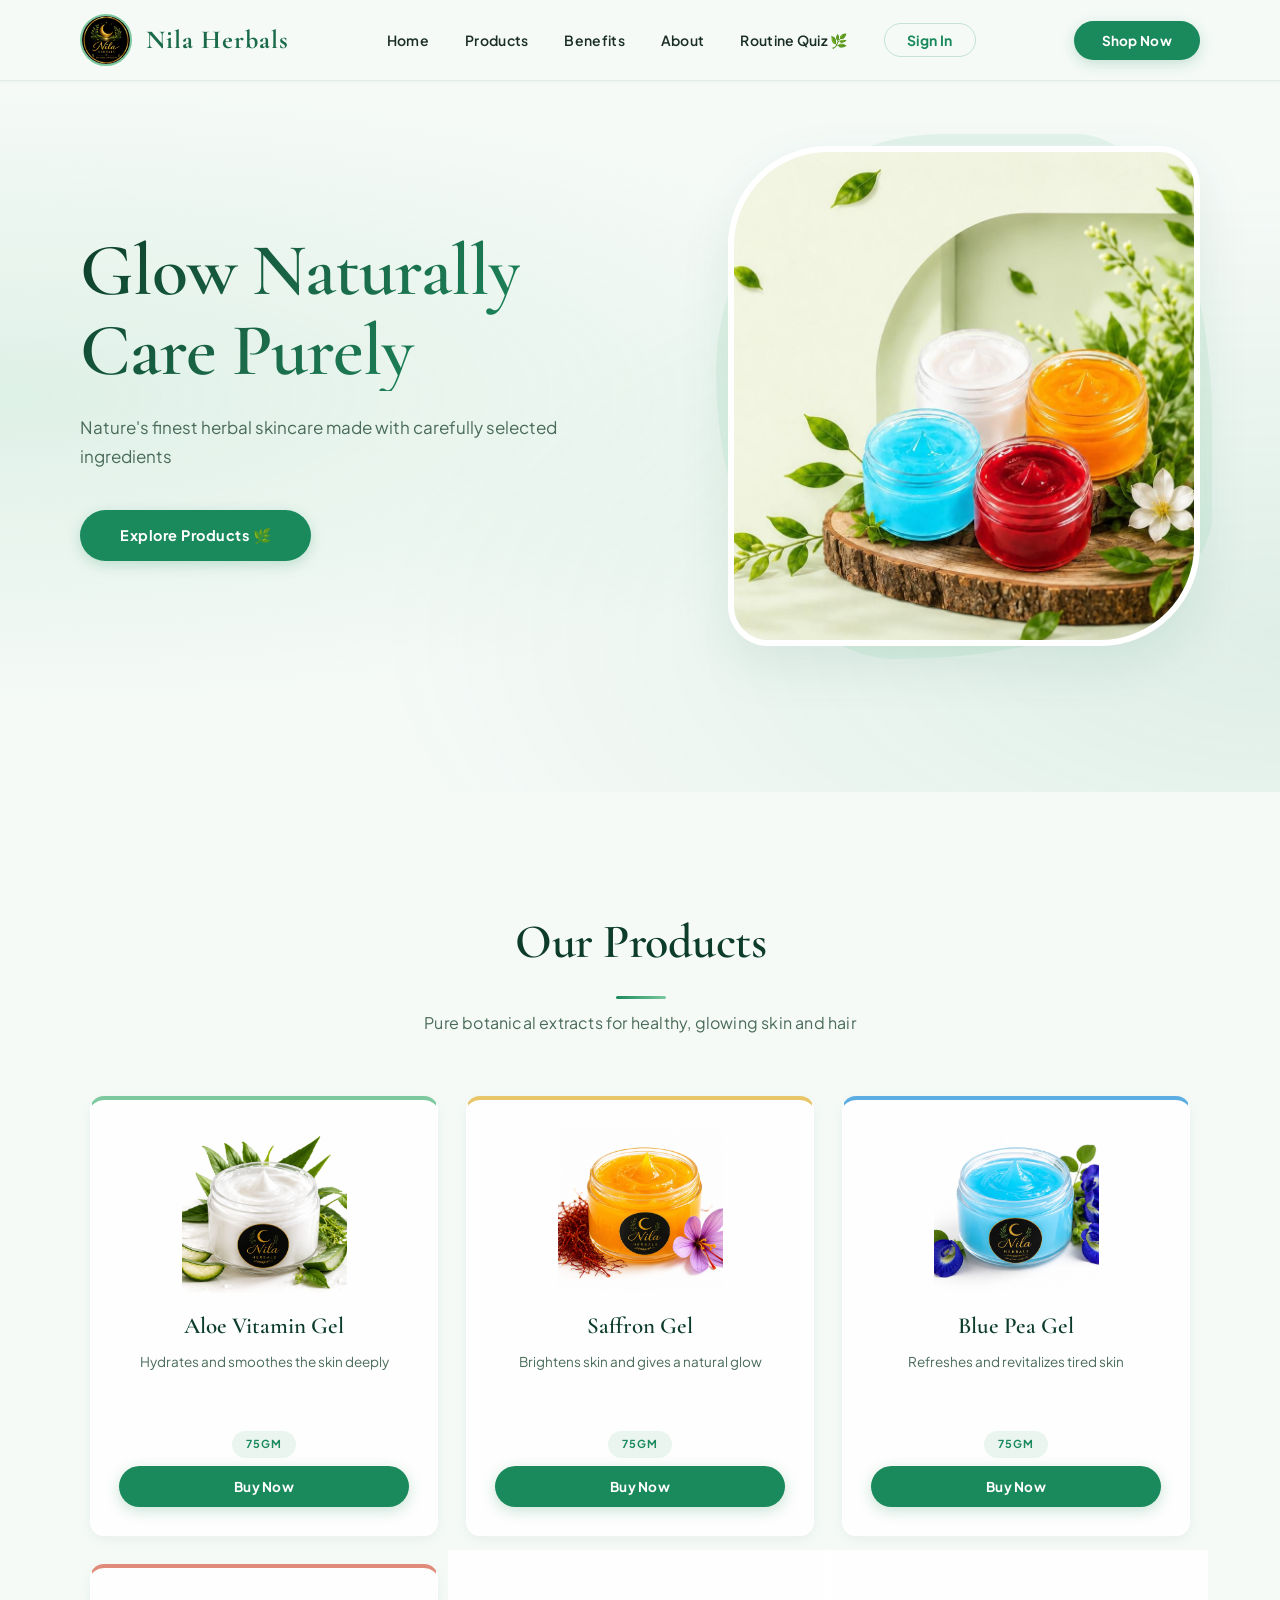
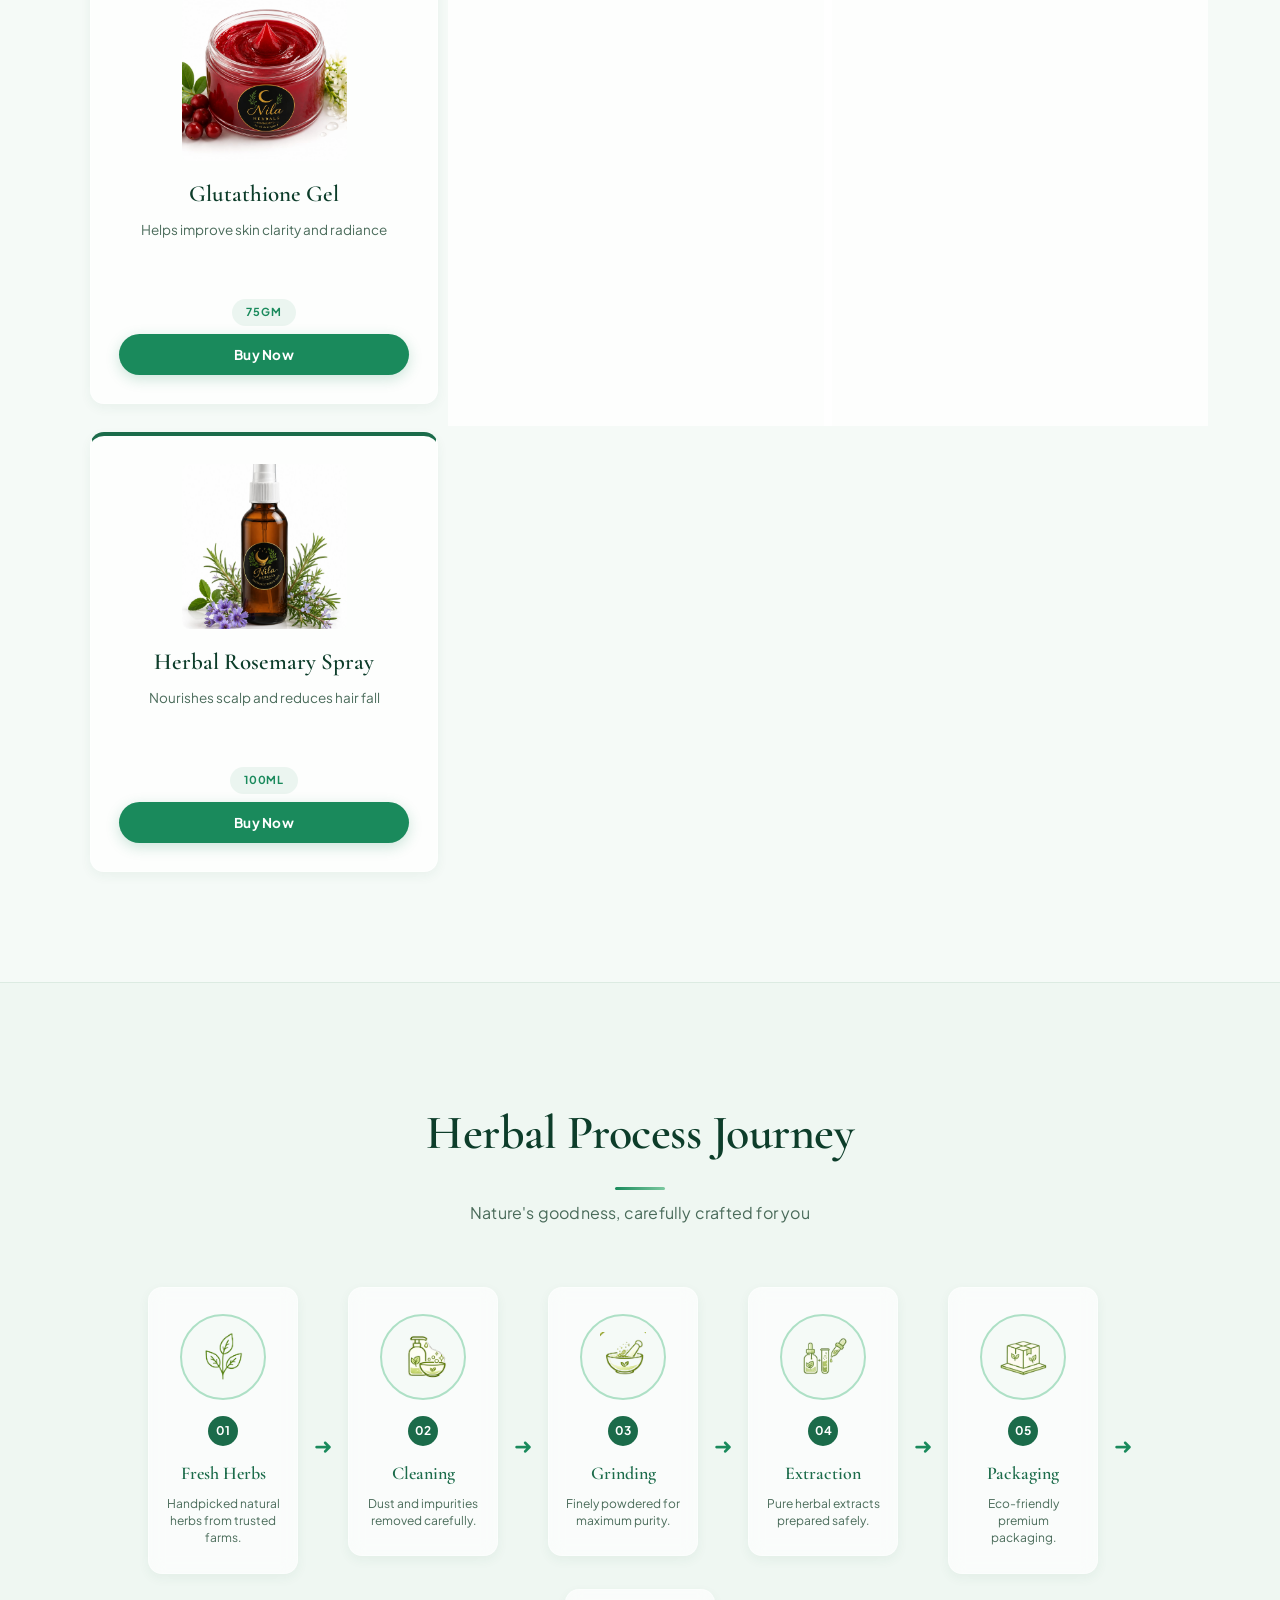
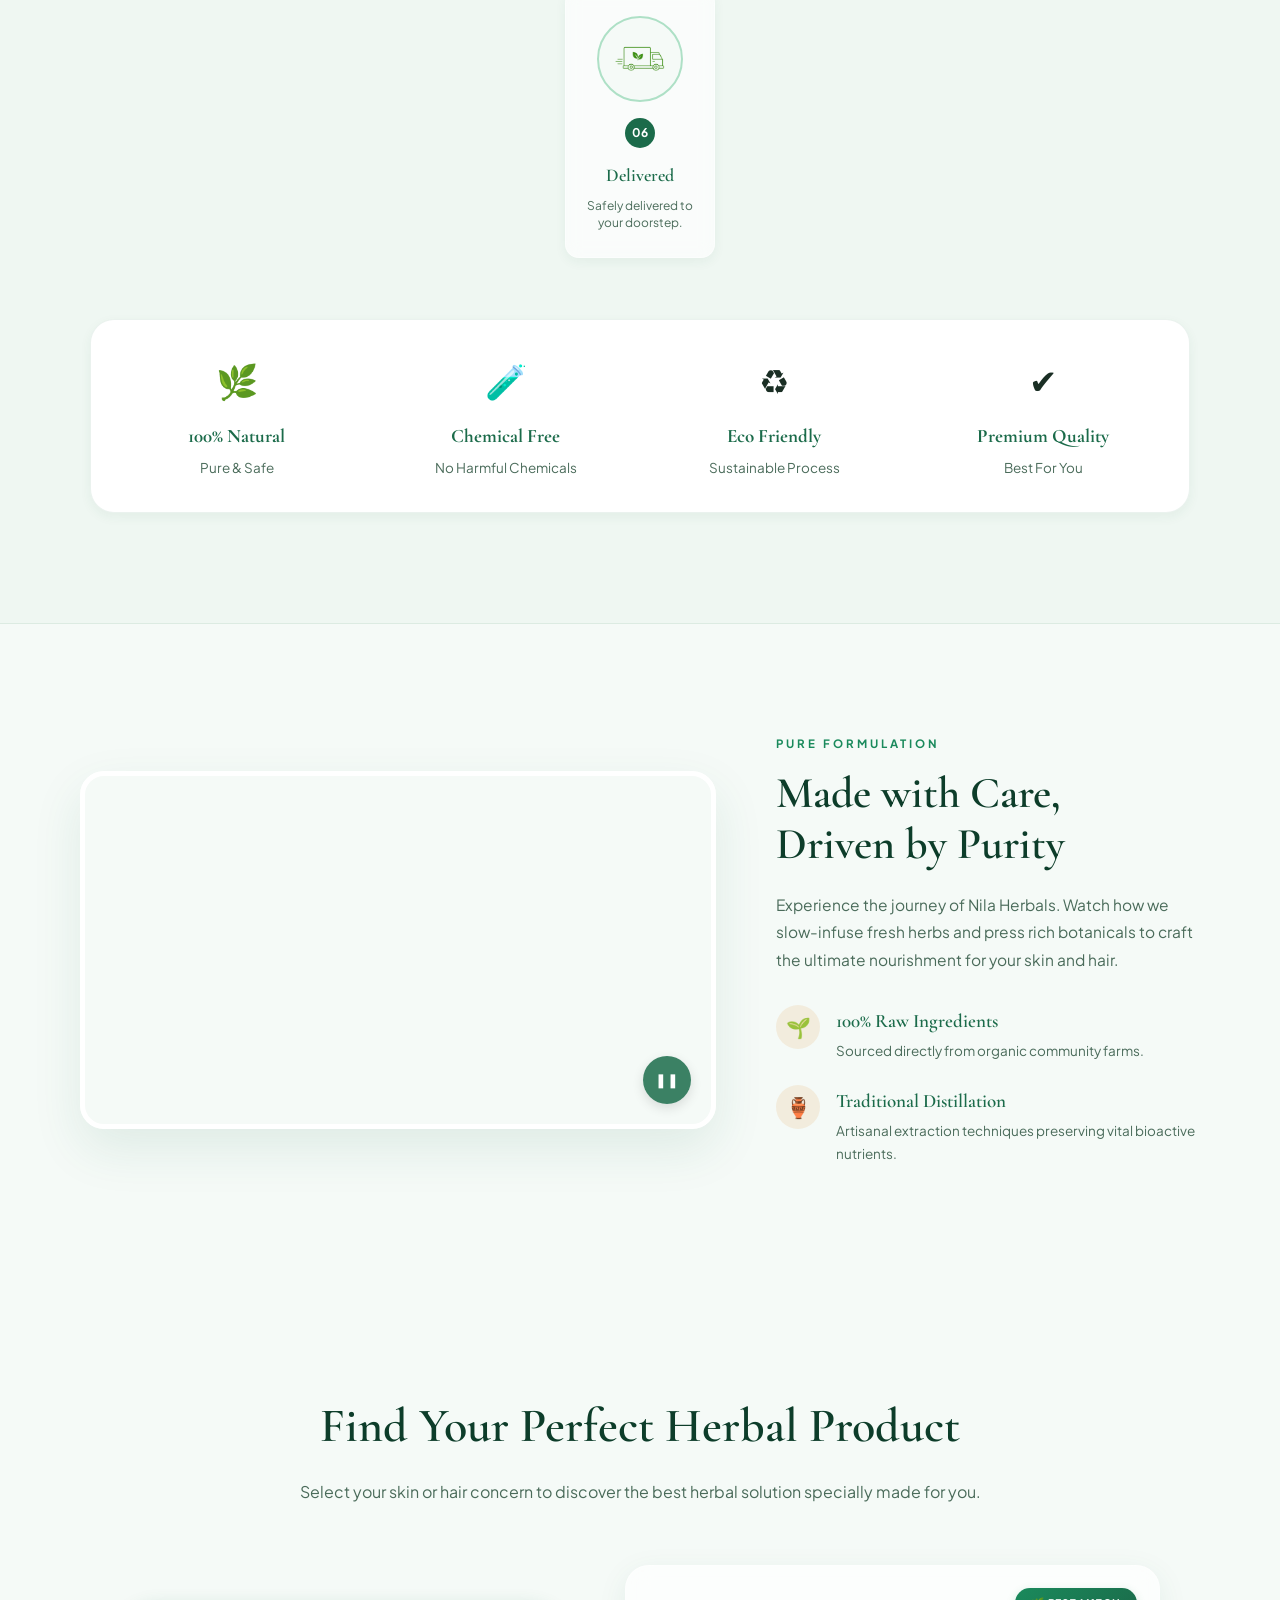
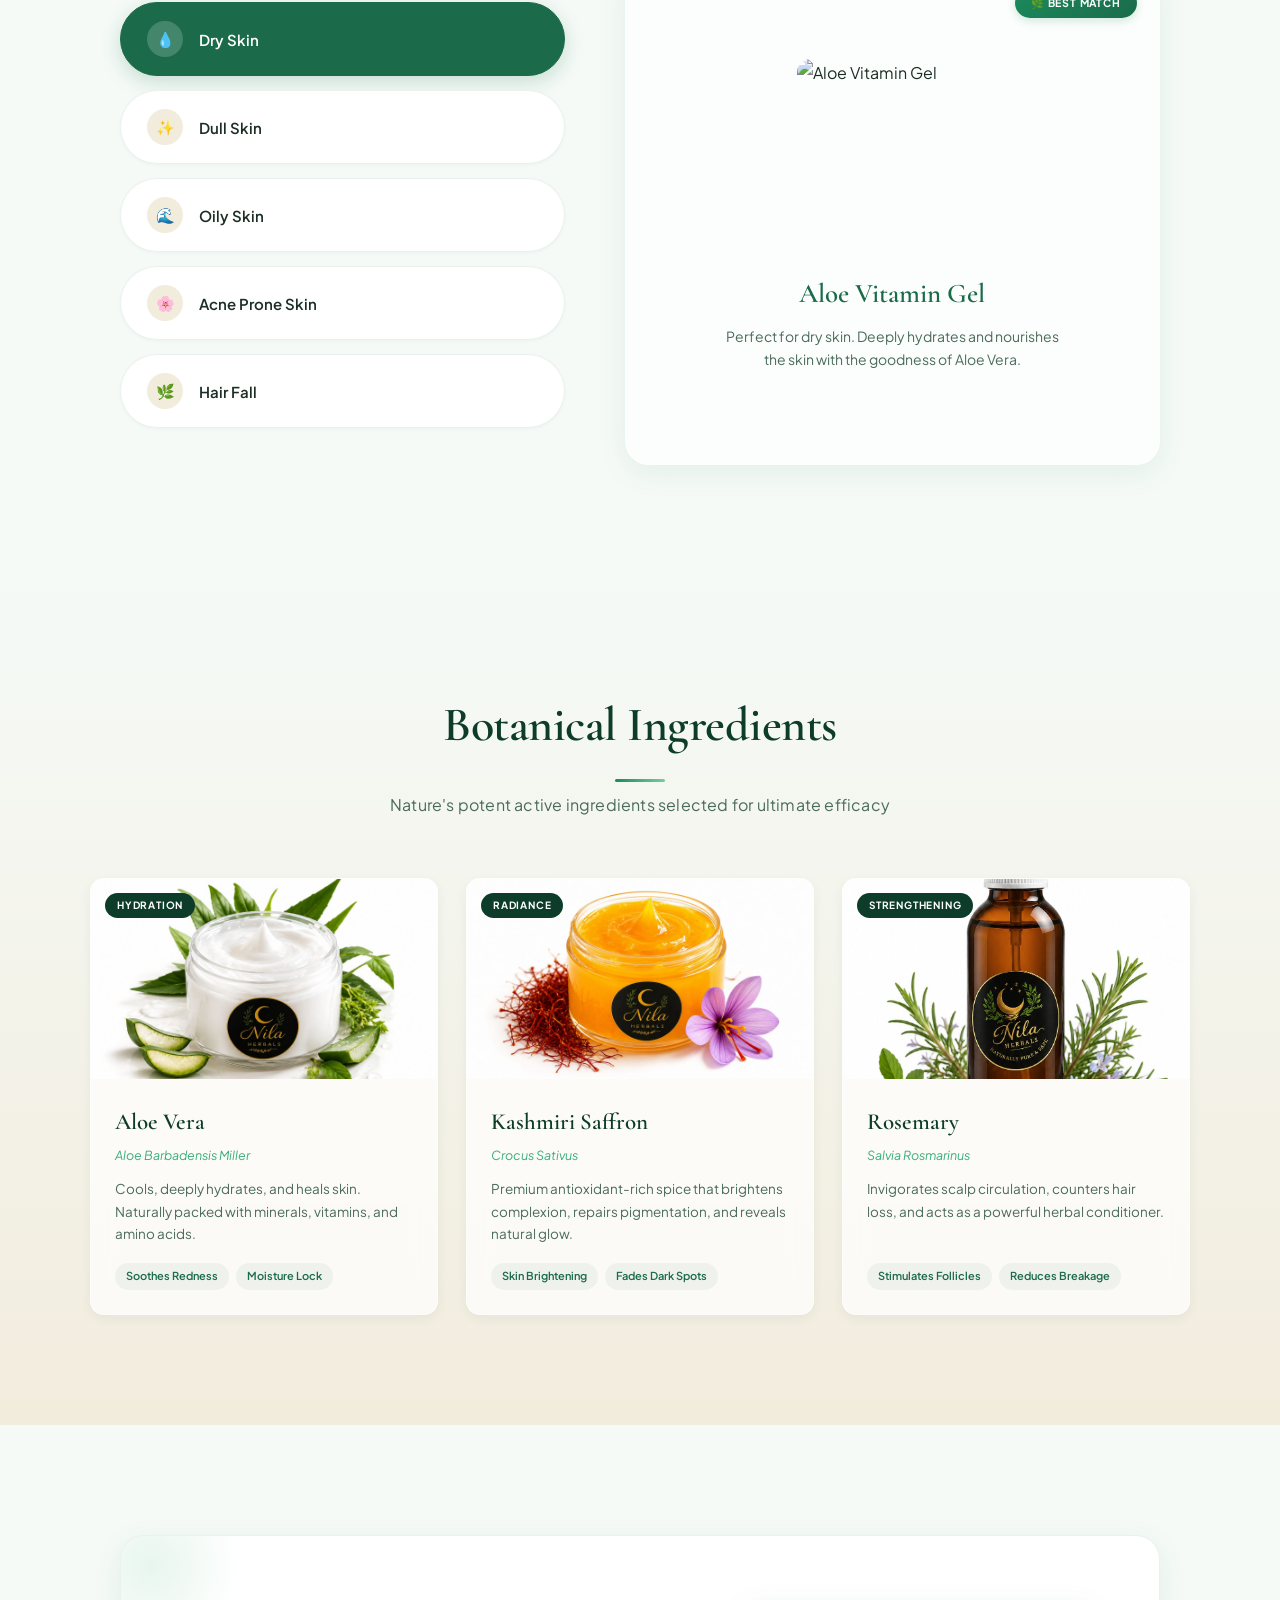
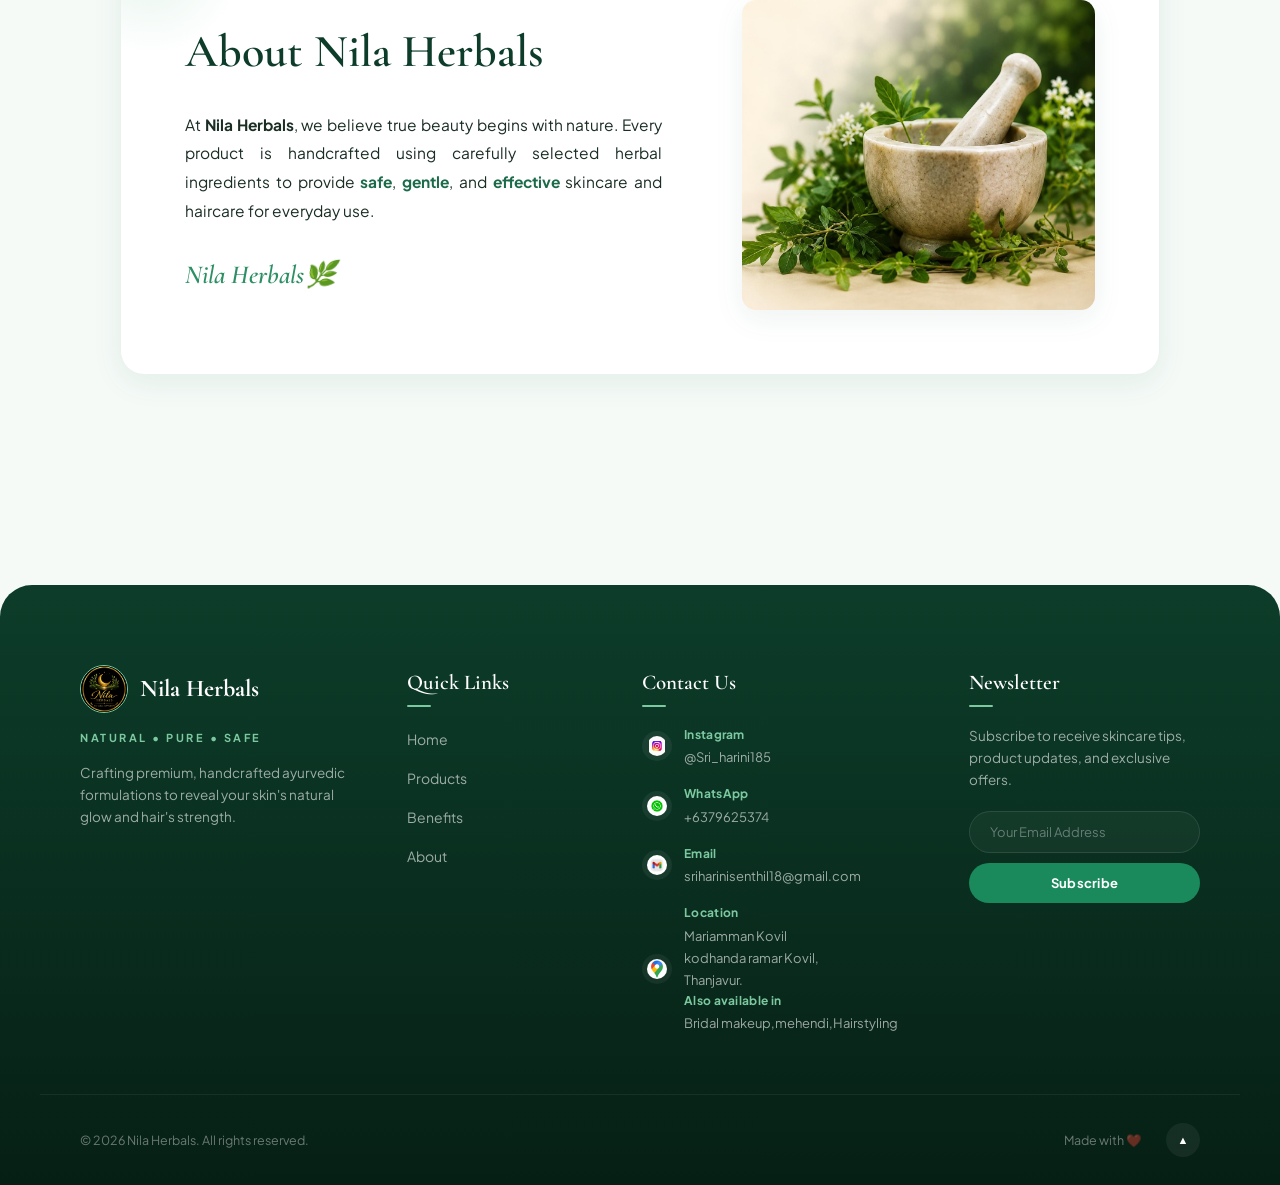
==== commit be0b0731: "Update video autoplay and button icons in nila.html" ====
--- a/nila.html
+++ b/nila.html
@@ -27,8 +27,9 @@
                 <li><a href="#About">About</a></li>
                 <li><a href="quiz.html">Routine Quiz 🌿</a></li>
                 <li><a href="auth.html" class="nav-auth-btn">Sign In</a></li>
+                <li class="mobile-only"><button class="shop-btn" onclick="document.getElementById('Products').scrollIntoView({behavior: 'smooth'})">Shop Now</button></li>
             </ul>
-            <button id="but" class="shop-btn" onclick="document.getElementById('Products').scrollIntoView({behavior: 'smooth'})">Shop Now</button>
+            <button id="but" class="shop-btn desktop-only" onclick="document.getElementById('Products').scrollIntoView({behavior: 'smooth'})">Shop Now</button>
         </nav>
 
         <!-- ================= HERO SECTION ================= -->
@@ -323,11 +324,11 @@
         <section class="showcase-section">
             <div class="showcase-container">
                 <div class="showcase-video-wrapper animate-on-scroll">
-                    <video id="promoVideo" loop muted playsinline>
+                    <video id="promoVideo" autoplay loop muted playsinline>
                         <source src="video og.mp4" type="video/mp4">
                         Your browser does not support the video tag.
                     </video>
-                    <div id="videoPlayBtn" class="video-overlay-btn">▶</div>
+                    <div id="videoPlayBtn" class="video-overlay-btn">❚❚</div>
                 </div>
                 <div class="showcase-content animate-on-scroll">
                     <span class="section-tag">Pure Formulation</span>
@@ -596,4 +597,4 @@
 
         <script src="script.js"></script>
     </body>
-</html>+</html>
--- a/nila.css
+++ b/nila.css
@@ -49,14 +49,13 @@
 
 html {
     scroll-behavior: smooth;
-    overflow-x: hidden;
+    scroll-padding-top: 90px;
 }
 
 body {
     background-color: var(--bg);
     font-family: var(--font-body);
     color: var(--text-color);
-    overflow-x: hidden;
     line-height: 1.7;
     -webkit-font-smoothing: antialiased;
     -moz-osx-font-smoothing: grayscale;
@@ -118,10 +117,22 @@
     padding: 14px 80px;
     border-bottom: 1px solid rgba(27, 107, 74, 0.08);
     box-shadow: var(--shadow-xs);
-    position: sticky;
+    position: fixed;
     top: 0;
+    left: 0;
+    right: 0;
+    transform: translateY(0);
     z-index: 1000;
     transition: all 0.4s cubic-bezier(0.22, 1, 0.36, 1);
+}
+
+.navbar.scrolled {
+    background-color: rgba(245, 250, 247, 0.98);
+    box-shadow: var(--shadow-md);
+}
+
+.navbar.hidden-nav {
+    transform: translateY(-100%);
 }
 
 .nav-brand {
@@ -187,6 +198,10 @@
 
 .nav-links a:hover::after {
     width: 100%;
+}
+
+.mobile-only {
+    display: none;
 }
 
 .nav-auth-btn {
@@ -410,7 +425,7 @@
 /* Product Grid */
 .product-container {
     display: grid;
-    grid-template-columns: repeat(auto-fit, minmax(280px, 1fr));
+    grid-template-columns: repeat(auto-fit, minmax(min(100%, 280px), 1fr));
     gap: 28px;
     max-width: 1200px;
     margin: 0 auto;
@@ -1043,7 +1058,7 @@
 
 .ingredients-grid {
     display: grid;
-    grid-template-columns: repeat(auto-fit, minmax(280px, 1fr));
+    grid-template-columns: repeat(auto-fit, minmax(min(100%, 280px), 1fr));
     gap: 28px;
     max-width: 1200px;
     margin: 0 auto;
@@ -1561,8 +1576,18 @@
         pointer-events: auto;
     }
 
-    .shop-btn {
-        display: none;
+    .mobile-only {
+        display: block;
+        width: 100%;
+    }
+    
+    .mobile-only .shop-btn {
+        width: 100%;
+        margin-top: 10px;
+    }
+
+    .desktop-only {
+        display: none !important;
     }
 
     .hero-section {
@@ -1585,7 +1610,8 @@
 
     .hero-img {
         max-width: 340px;
-        height: 340px;
+        height: auto;
+        aspect-ratio: 1 / 1;
         border-radius: 60px 20px 60px 20px;
     }
 
@@ -1621,6 +1647,10 @@
 }
 
 @media (max-width: 600px) {
+    .navbar {
+        padding: 12px 20px;
+    }
+
     .hero-section, .products-section, .process-section, .recommendation, .about, .ingredients-section, .showcase-section {
         padding: 50px 20px;
     }
@@ -2510,31 +2540,55 @@
     gap: 12px;
 }
 
-.ftf-img-card {
+.ftf-icon-card {
+    position: relative;
+    background: #ffffff;
+    border-radius: var(--radius-md);
+    border: 1px solid var(--border);
+    box-shadow: var(--shadow-sm);
+    display: flex;
+    flex-direction: column;
+    align-items: center;
+    justify-content: center;
+    aspect-ratio: 1;
+    padding: 24px 16px;
+    transition: all 0.4s cubic-bezier(0.22, 1, 0.36, 1);
+    cursor: pointer;
+}
+
+.ftf-svg-icon {
+    width: 42px;
+    height: 42px;
+    color: var(--primary);
+    stroke-width: 1.5;
+    transition: transform 0.4s ease, color 0.4s ease;
+}
+
+.ftf-card-caption {
+    margin-top: 16px;
+    font-size: 13.5px;
+    font-weight: 700;
+    color: var(--primary-dark);
+    font-family: var(--font-body);
+    transition: color 0.3s ease;
+    text-align: center;
+    letter-spacing: 0.2px;
+}
+
+.ftf-icon-card:hover {
+    transform: translateY(-5px);
+    border-color: var(--btn-color);
+    box-shadow: 0 10px 25px rgba(27, 107, 74, 0.08);
     background: var(--bg-warm);
-    border-radius: var(--radius-sm);
-    overflow: hidden;
-    border: 1px solid var(--border);
-    transition: all 0.4s cubic-bezier(0.22, 1, 0.36, 1);
-    aspect-ratio: 1;
-}
-
-.ftf-img-card img {
-    width: 100%;
-    height: 100%;
-    object-fit: contain;
-    padding: 10px;
-    transition: transform 0.5s ease;
-}
-
-.ftf-img-card:hover {
-    transform: translateY(-4px);
-    box-shadow: var(--shadow-hover);
-    border-color: var(--secondary);
-}
-
-.ftf-img-card:hover img {
+}
+
+.ftf-icon-card:hover .ftf-svg-icon {
+    color: var(--btn-color);
     transform: scale(1.1);
+}
+
+.ftf-icon-card:hover .ftf-card-caption {
+    color: var(--btn-color);
 }
 
 /* Timeline */
@@ -2773,6 +2827,10 @@
 }
 
 @media (max-width: 480px) {
+    .ftf-top {
+        padding: 20px;
+    }
+
     .ie-wheel-wrapper {
         width: 250px;
         height: 250px;
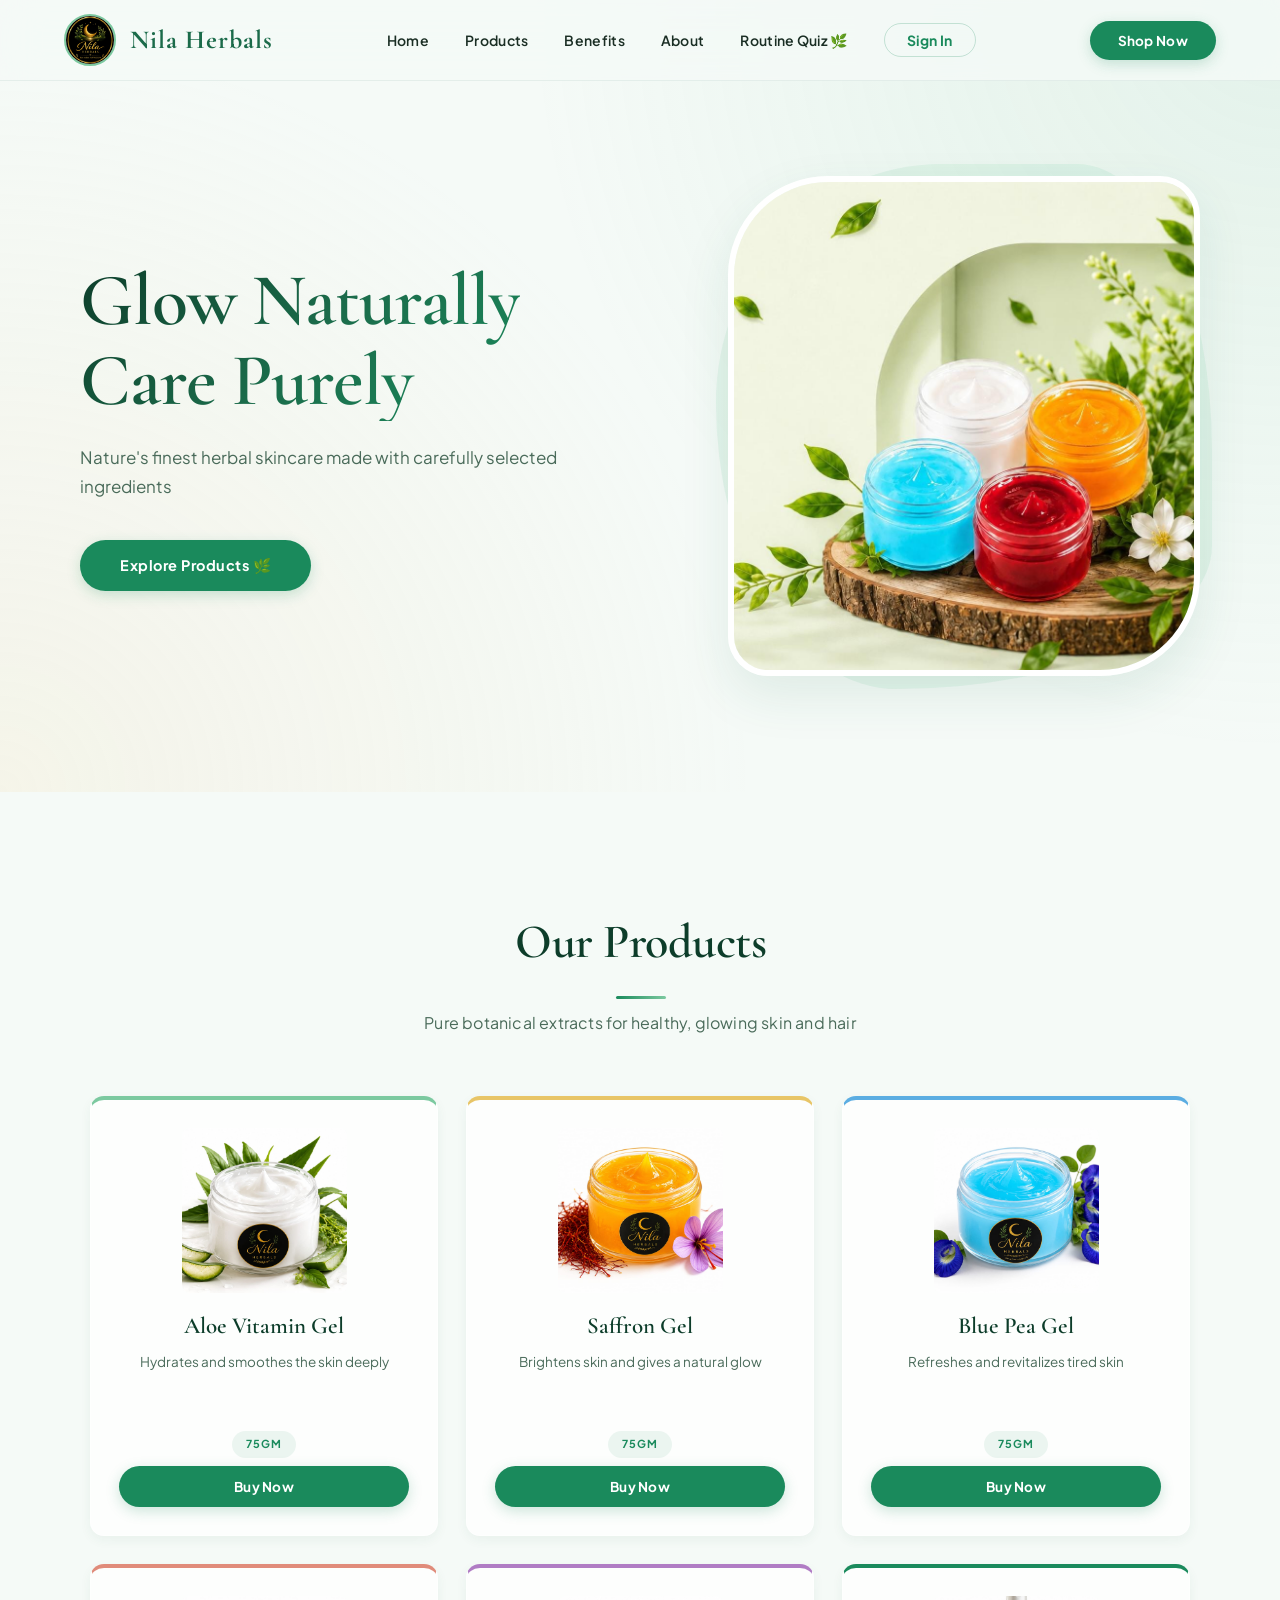
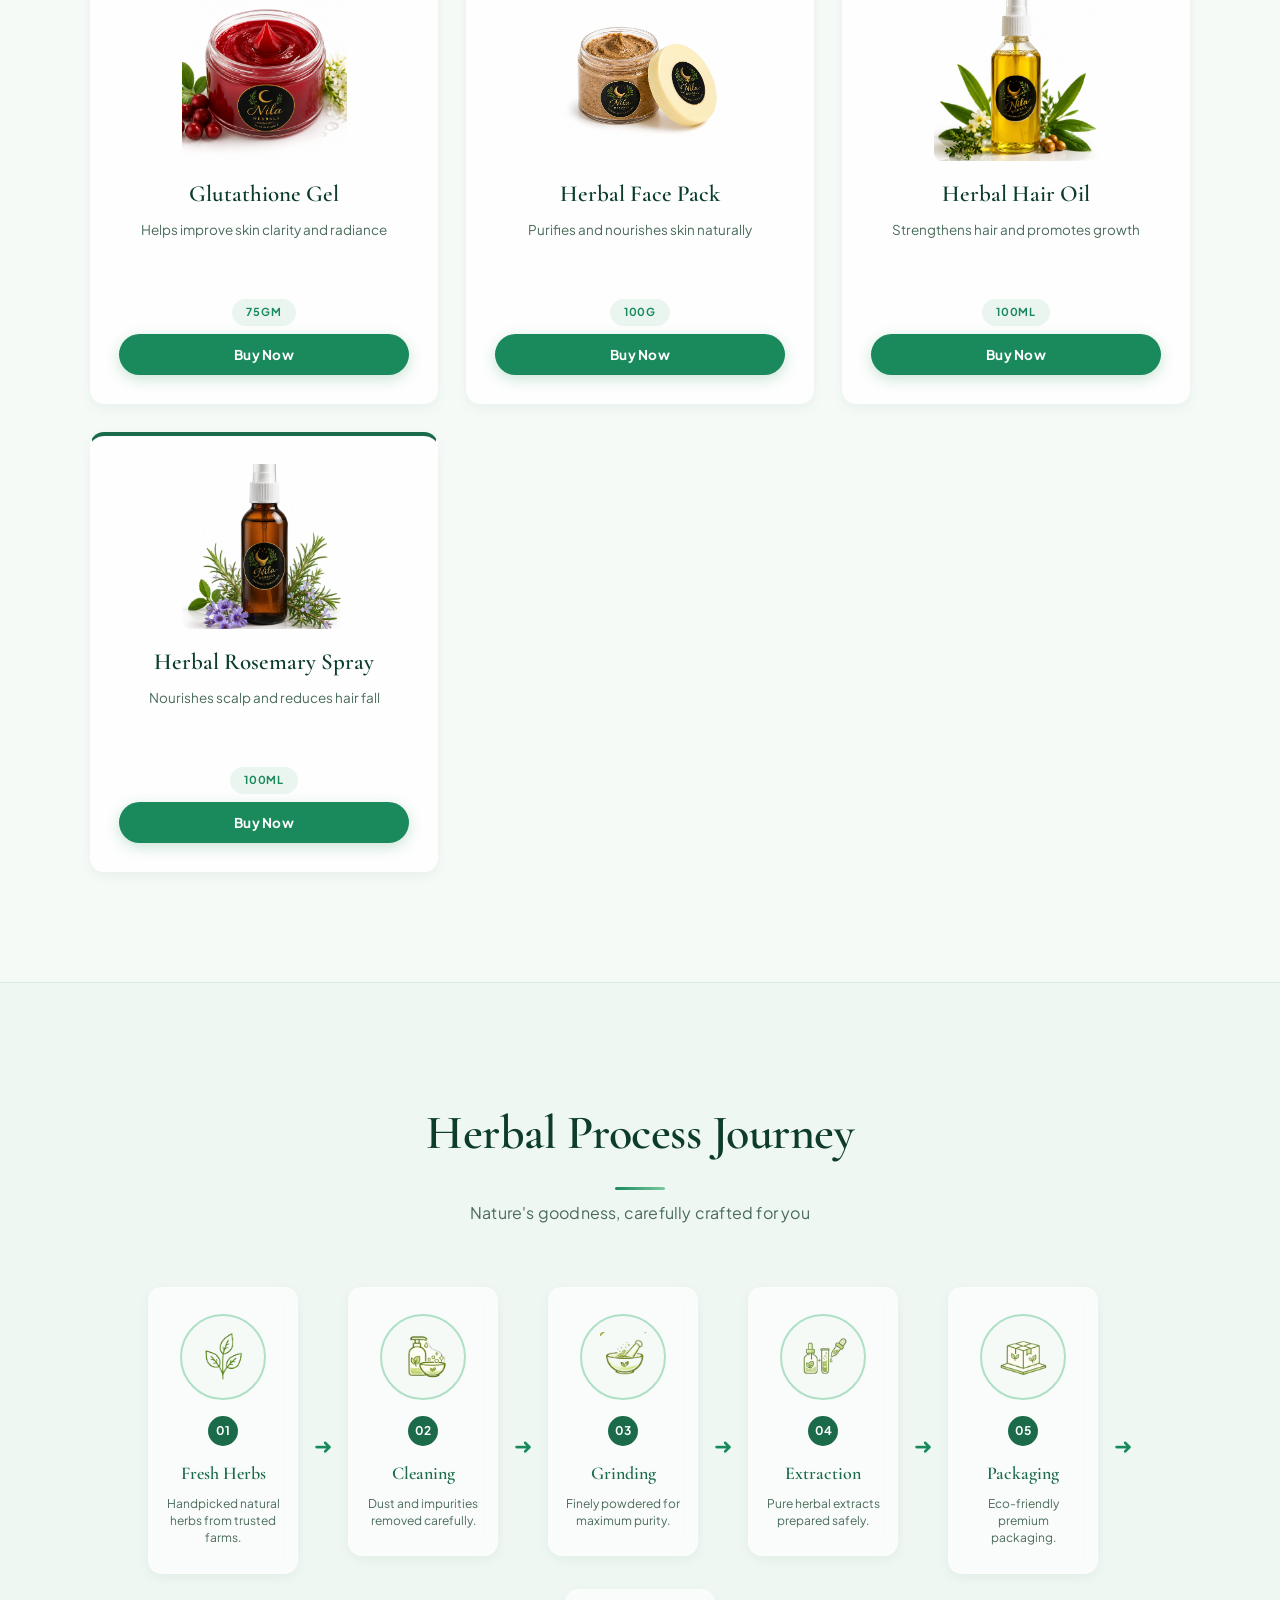
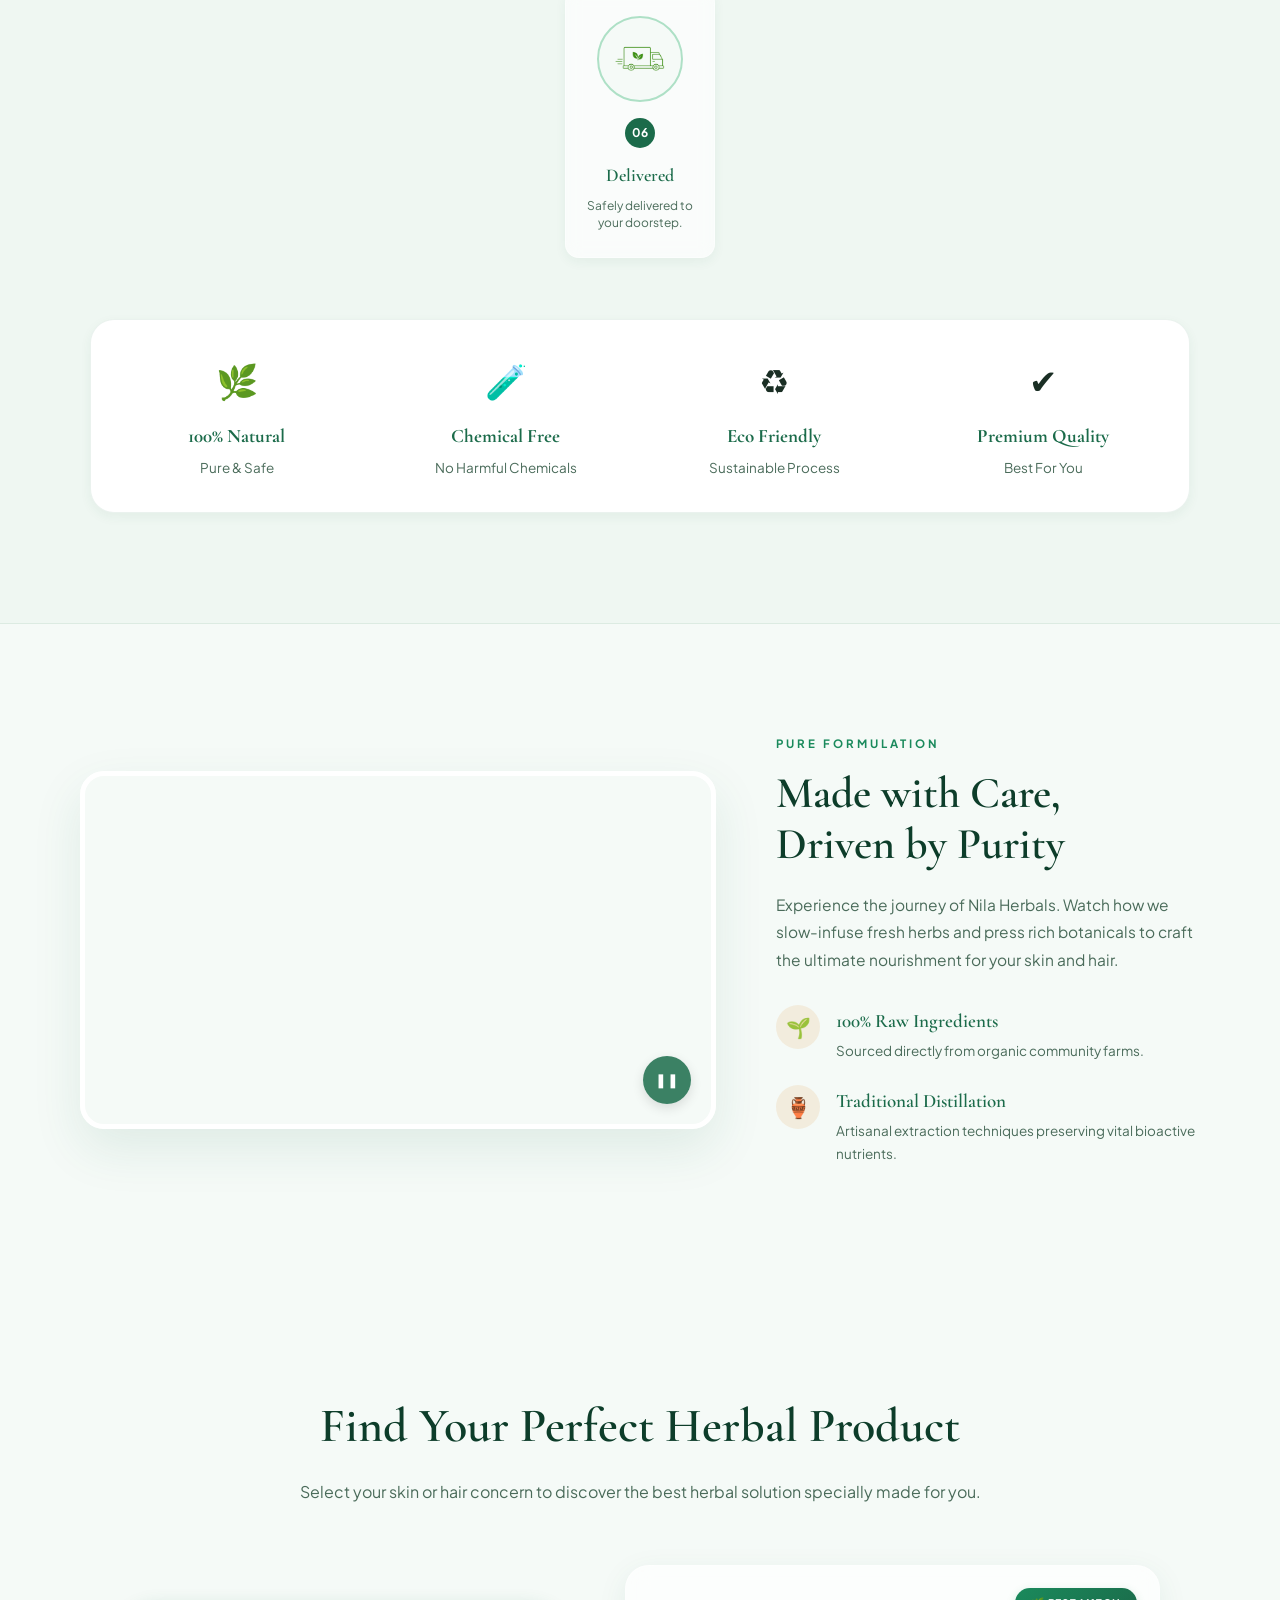
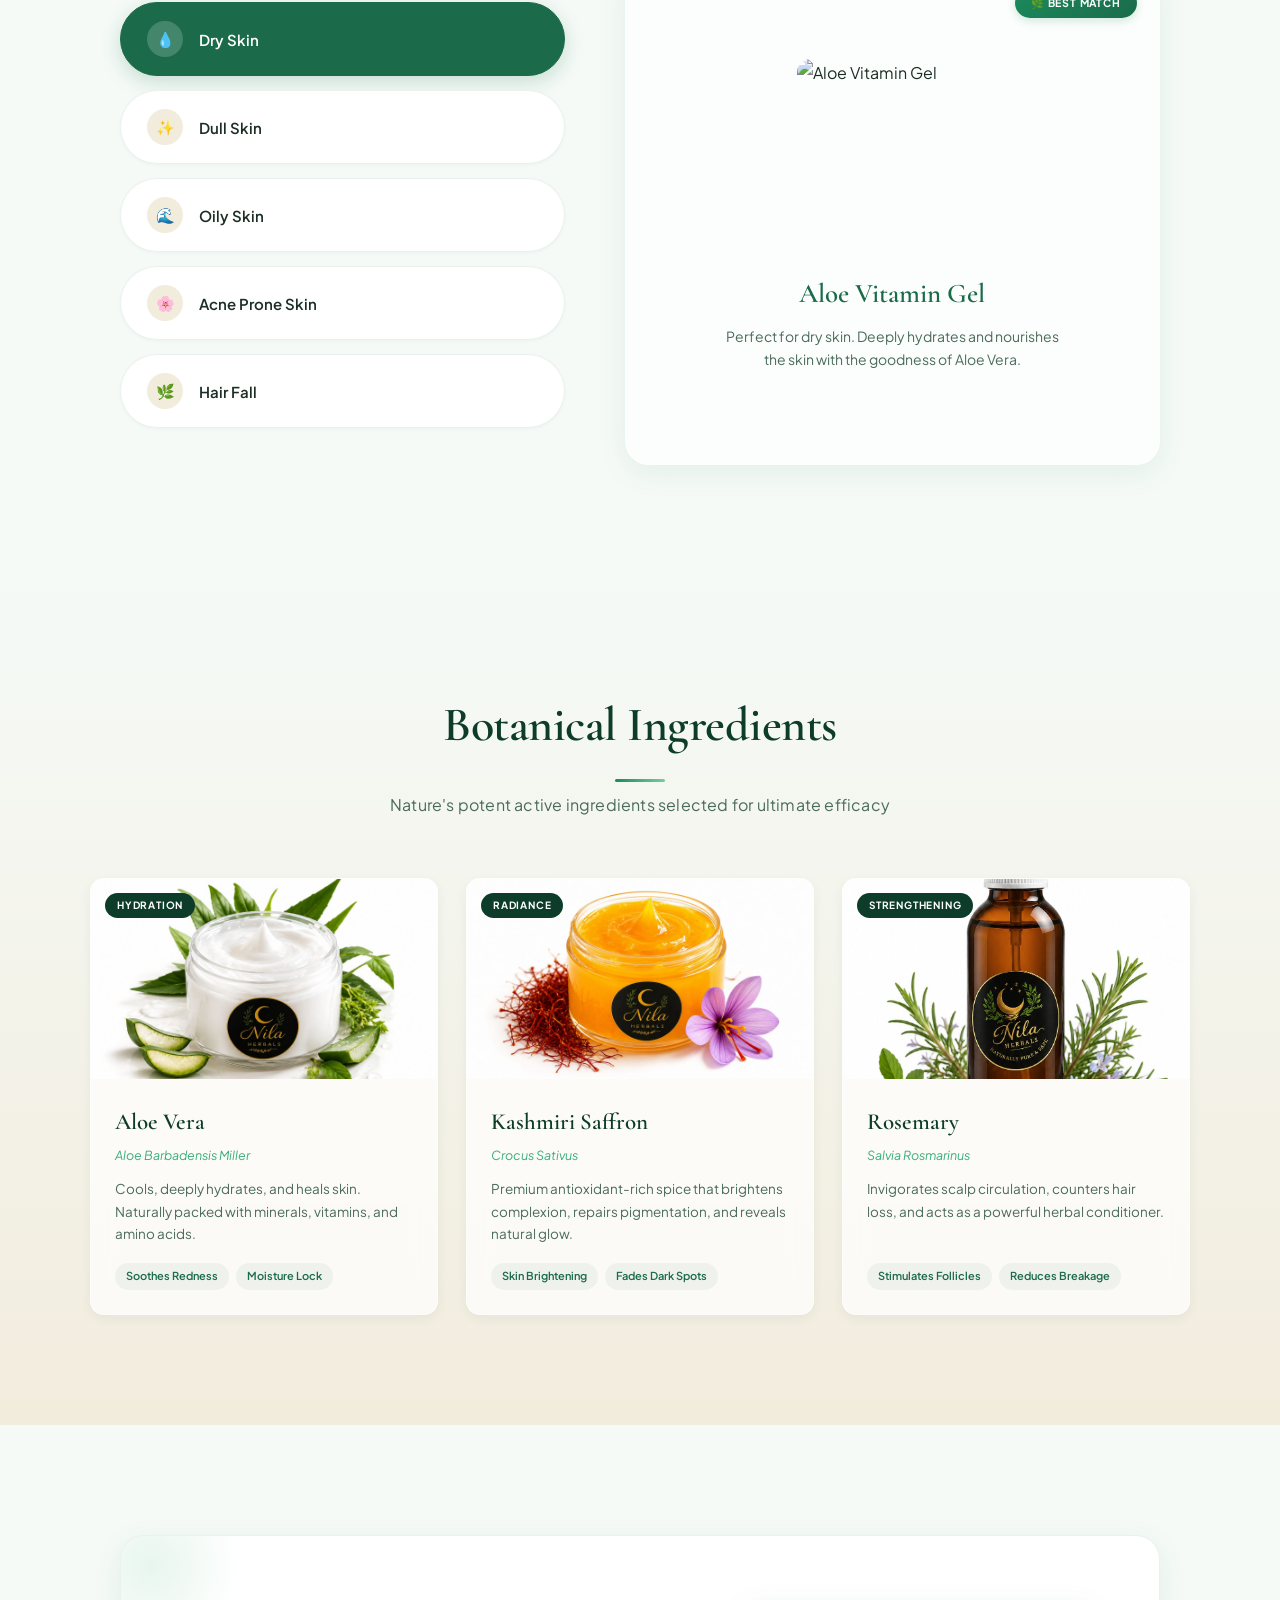
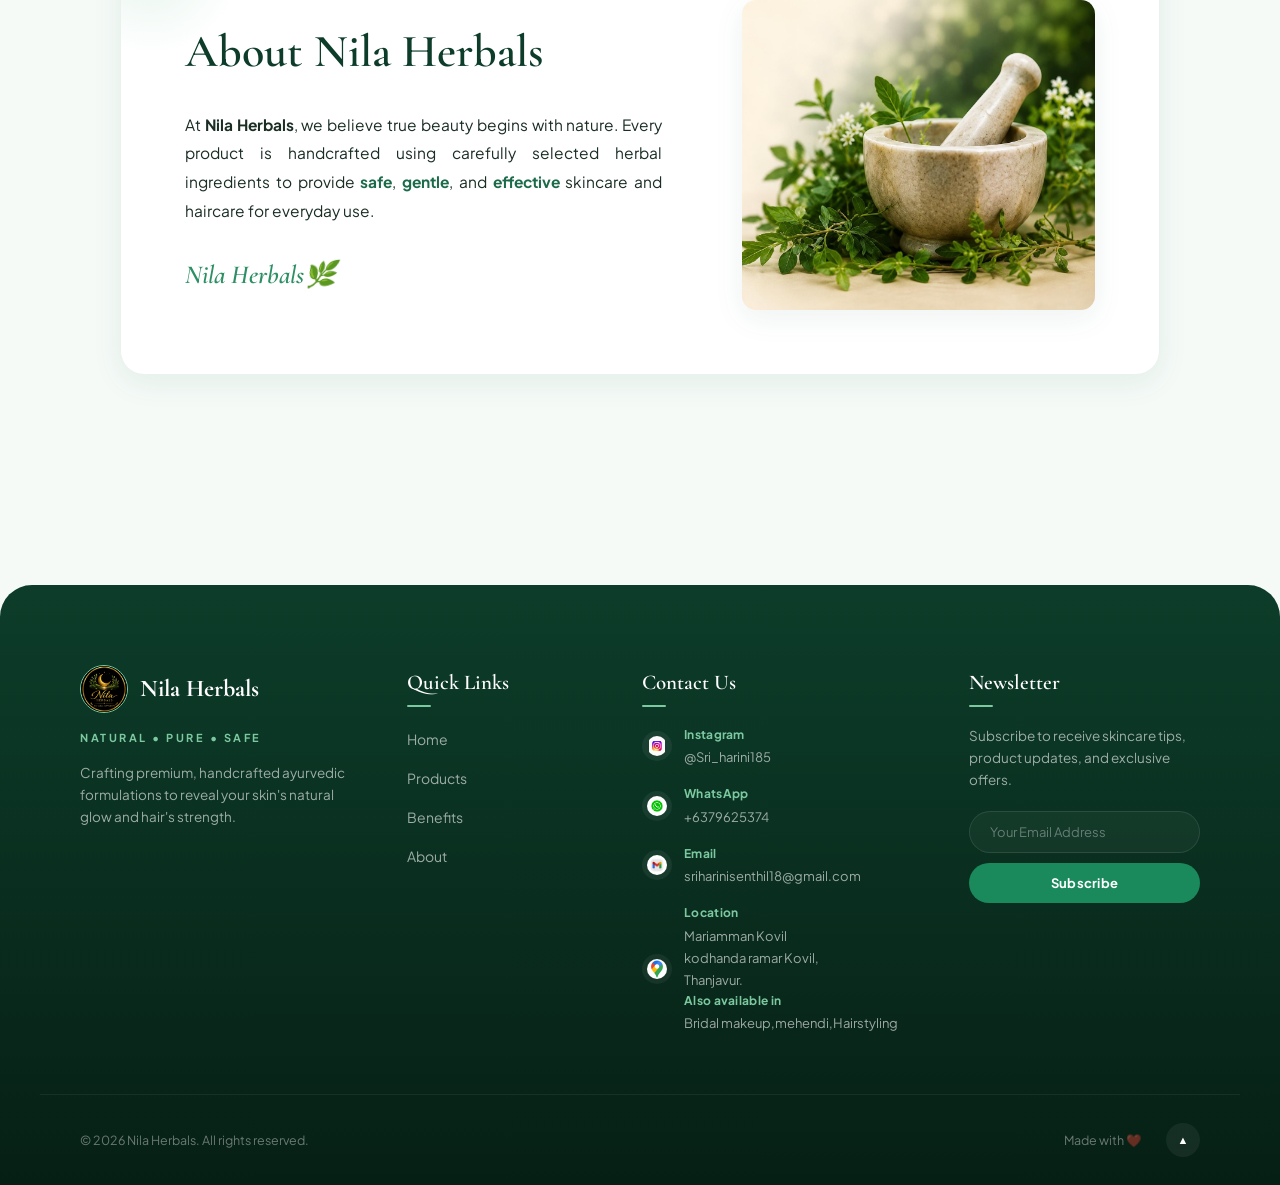
==== commit 0f5ed953: "Update nila.html" ====
--- a/nila.html
+++ b/nila.html
@@ -423,7 +423,7 @@
                     <!-- Hair Oil -->
                     <div class="product hairoil">
                         <div class="badge">🌿 Best Match</div>
-                        <img src="images/oil.jpeg" alt="Herbal Hair Oil">
+                        <img src="oil1.jpeg" alt="Herbal Hair Oil">
                         <h3>Herbal Hair Oil</h3>
                         <p>Strengthens hair roots, reduces hair fall and promotes healthy growth.</p>
                     </div>
--- a/nila.css
+++ b/nila.css
@@ -108,26 +108,24 @@
 
 /* ═══════════════════ NAVIGATION ═══════════════════ */
 .navbar {
-    display: flex;
+    position: fixed;
+    top: 0; left: 0; right: 0;
+    z-index: 1000;
+    display: flex;
+    align-items: center;
     justify-content: space-between;
-    align-items: center;
-    background-color: rgba(245, 250, 247, 0.92);
-    backdrop-filter: blur(20px);
-    -webkit-backdrop-filter: blur(20px);
-    padding: 14px 80px;
+    padding: clamp(10px,2vw,14px) clamp(16px,5vw,80px);
+    background: rgba(245, 250, 247, 0.85);
+    backdrop-filter: blur(20px) saturate(180%);
+    -webkit-backdrop-filter: blur(20px) saturate(180%);
     border-bottom: 1px solid rgba(27, 107, 74, 0.08);
-    box-shadow: var(--shadow-xs);
-    position: fixed;
-    top: 0;
-    left: 0;
-    right: 0;
+    transition: all 0.4s cubic-bezier(0.22, 1, 0.36, 1);
     transform: translateY(0);
-    z-index: 1000;
-    transition: all 0.4s cubic-bezier(0.22, 1, 0.36, 1);
 }
 
 .navbar.scrolled {
-    background-color: rgba(245, 250, 247, 0.98);
+    background: rgba(245, 250, 247, 0.95);
+    border-bottom-color: rgba(27, 107, 74, 0.15);
     box-shadow: var(--shadow-md);
 }
 
@@ -279,12 +277,11 @@
     min-height: 88vh;
     display: flex;
     align-items: center;
-    padding: 50px 80px;
+    padding: 110px 80px 50px 80px;
+    background: radial-gradient(circle at top right, rgba(124, 201, 160, 0.15), transparent 50%),
+                radial-gradient(circle at bottom left, rgba(245, 222, 179, 0.2), transparent 50%);
     position: relative;
     overflow: hidden;
-    background:
-        radial-gradient(ellipse at 0% 50%, rgba(124, 201, 160, 0.18) 0%, transparent 55%),
-        radial-gradient(ellipse at 100% 80%, rgba(26, 138, 92, 0.10) 0%, transparent 50%);
 }
 
 .hero-container {
@@ -1522,12 +1519,8 @@
 }
 
 @media (max-width: 1024px) {
-    .navbar {
-        padding: 12px 40px;
-    }
-
     .hero-section, .products-section, .process-section, .recommendation, .about, .ingredients-section, .showcase-section {
-        padding: 70px 40px;
+        padding: 100px 40px 70px 40px;
     }
 
     .hero-container, .recommend-container, .about-container, .showcase-container {
@@ -1647,12 +1640,8 @@
 }
 
 @media (max-width: 600px) {
-    .navbar {
-        padding: 12px 20px;
-    }
-
     .hero-section, .products-section, .process-section, .recommendation, .about, .ingredients-section, .showcase-section {
-        padding: 50px 20px;
+        padding: 90px 20px 50px 20px;
     }
 
     .hero-title {
@@ -2828,7 +2817,19 @@
 
 @media (max-width: 480px) {
     .ftf-top {
-        padding: 20px;
+        padding: 16px;
+    }
+
+    .ftf-image-gallery {
+        gap: 8px;
+    }
+
+    .ftf-icon-card {
+        padding: 12px 6px;
+    }
+
+    .ftf-card-caption {
+        font-size: 11px;
     }
 
     .ie-wheel-wrapper {
